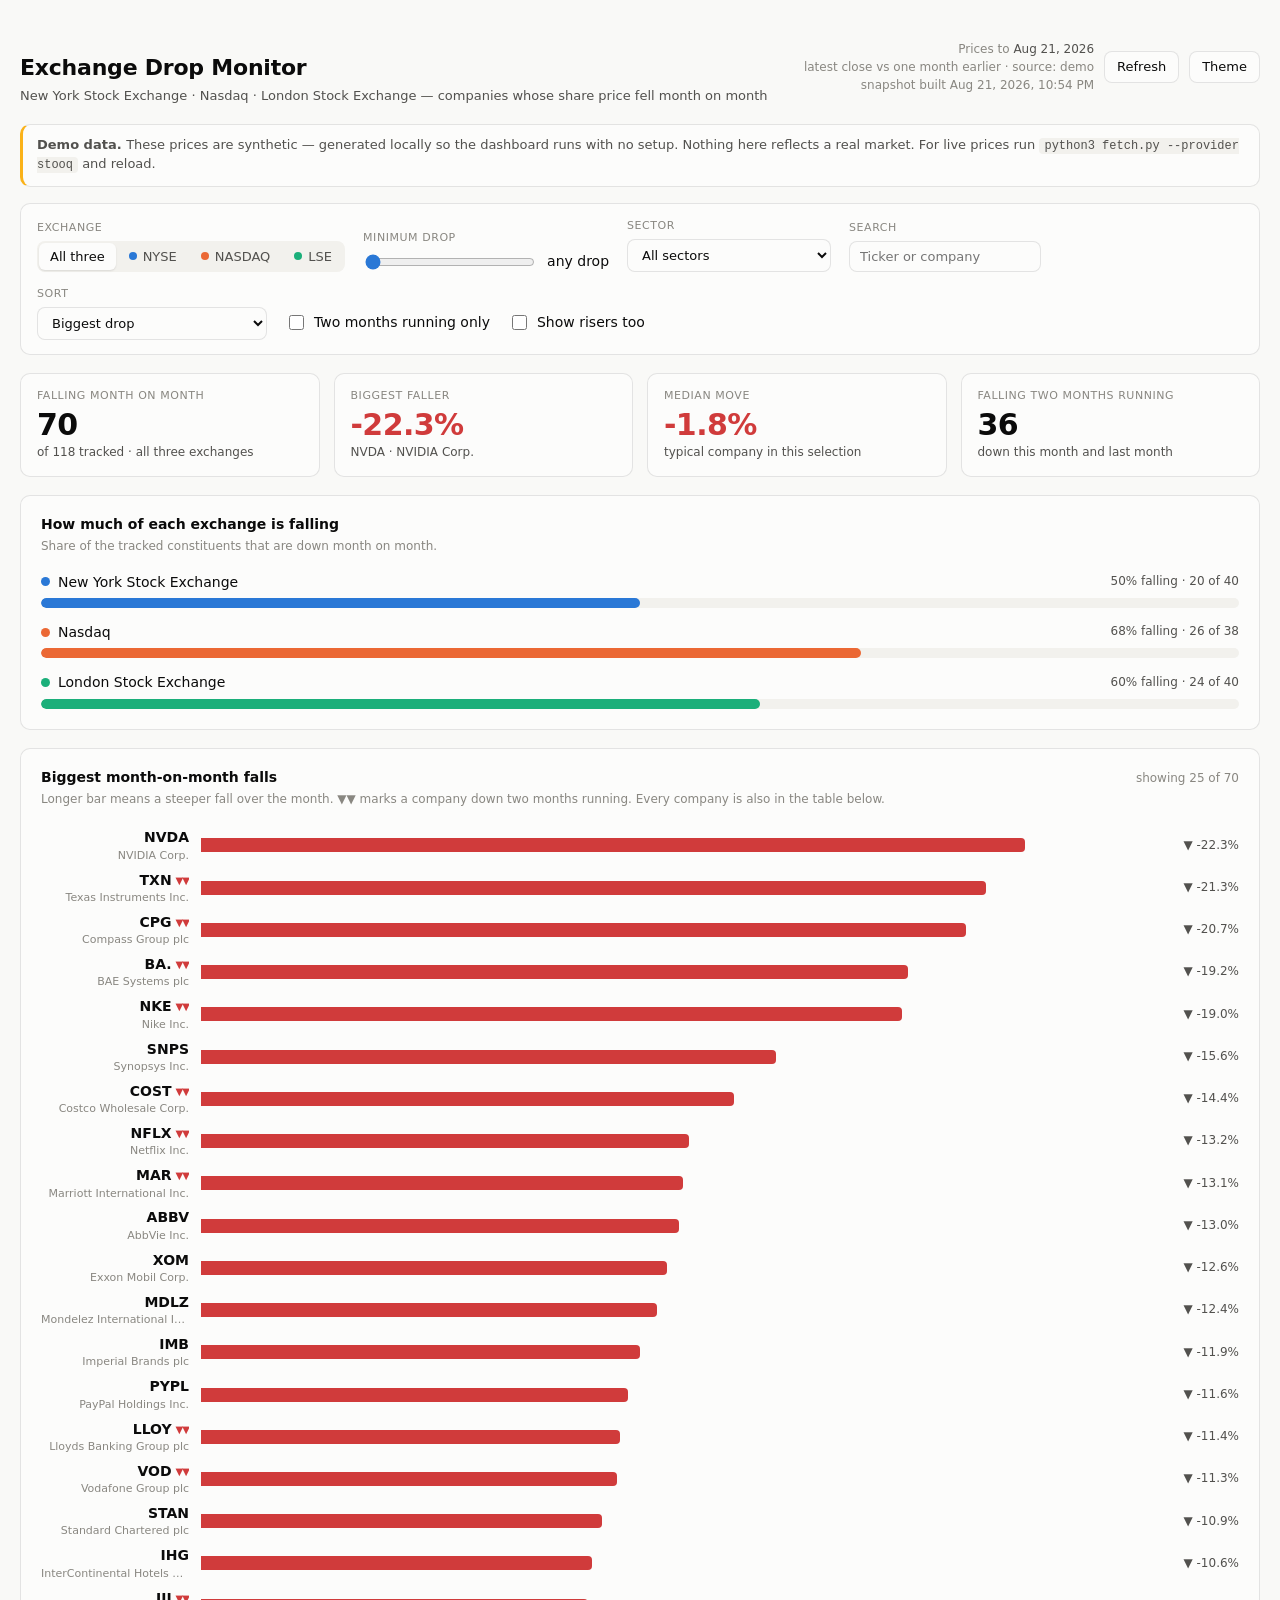
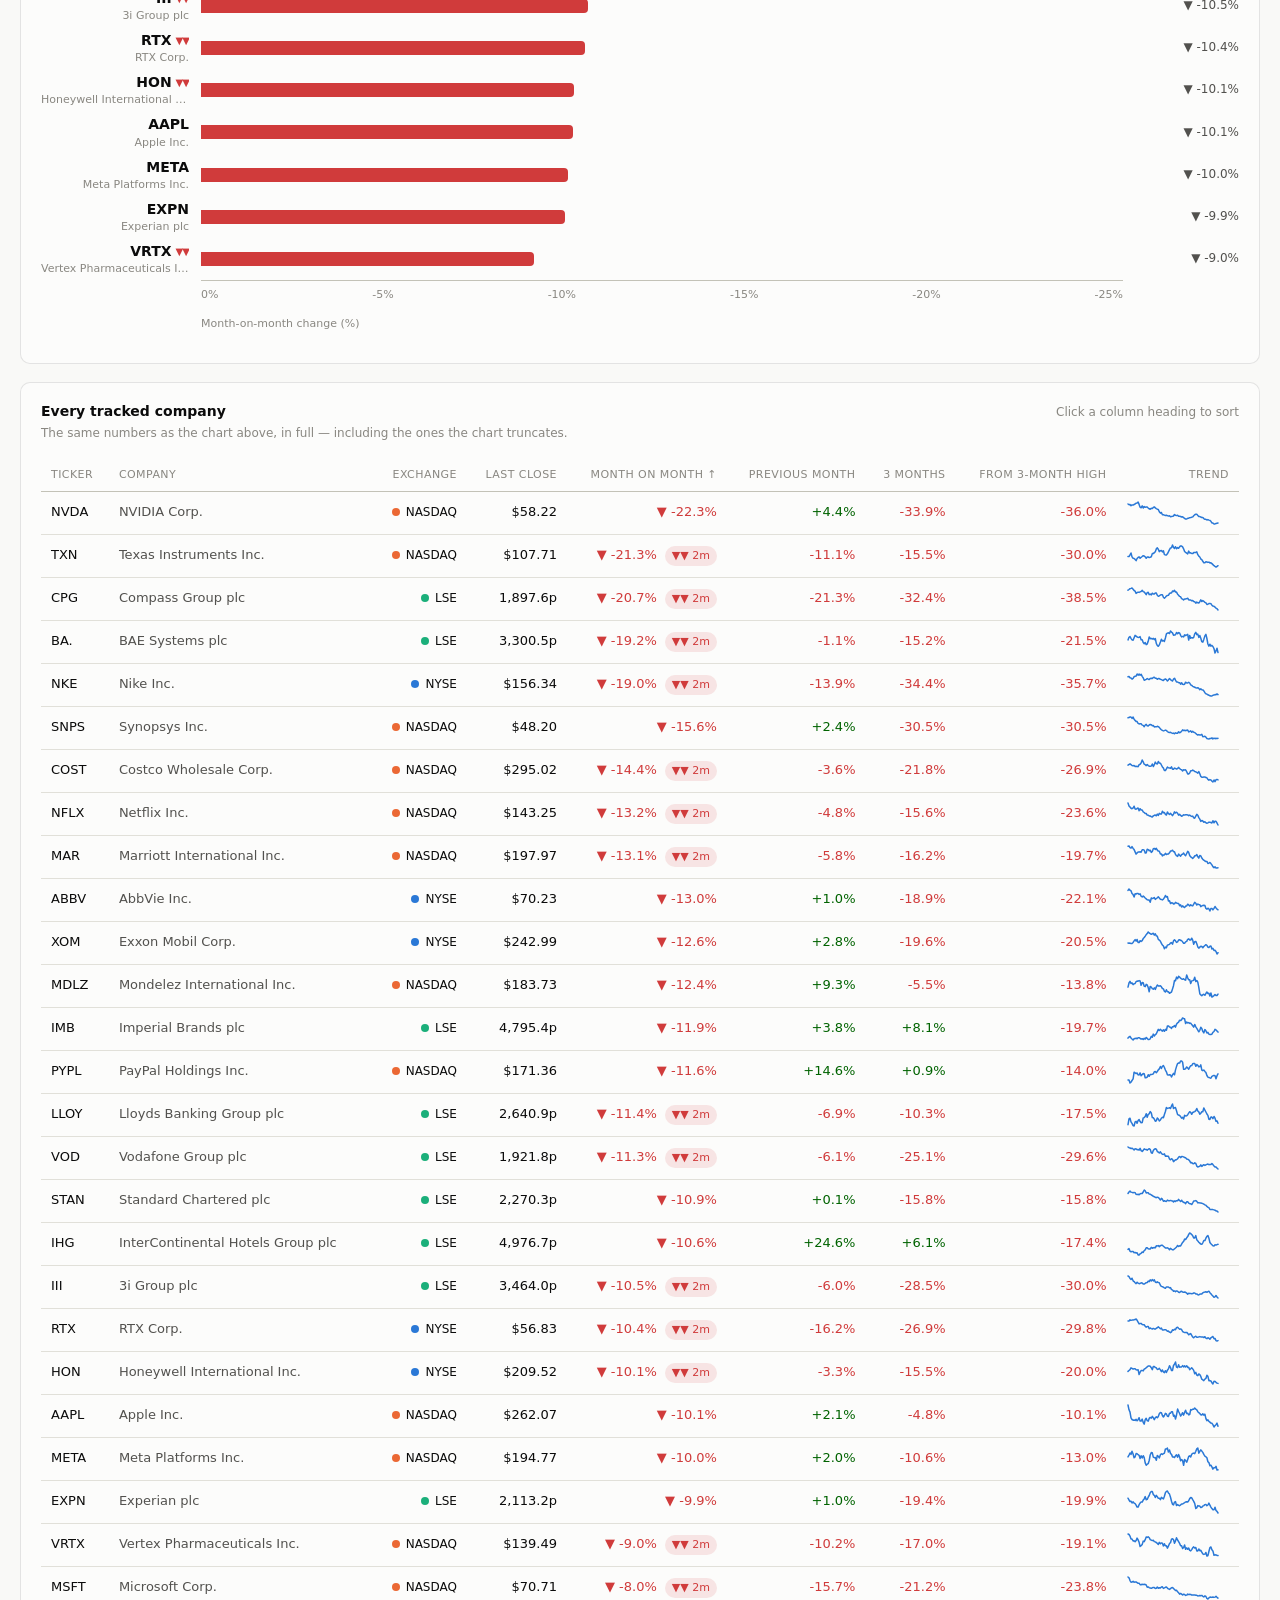
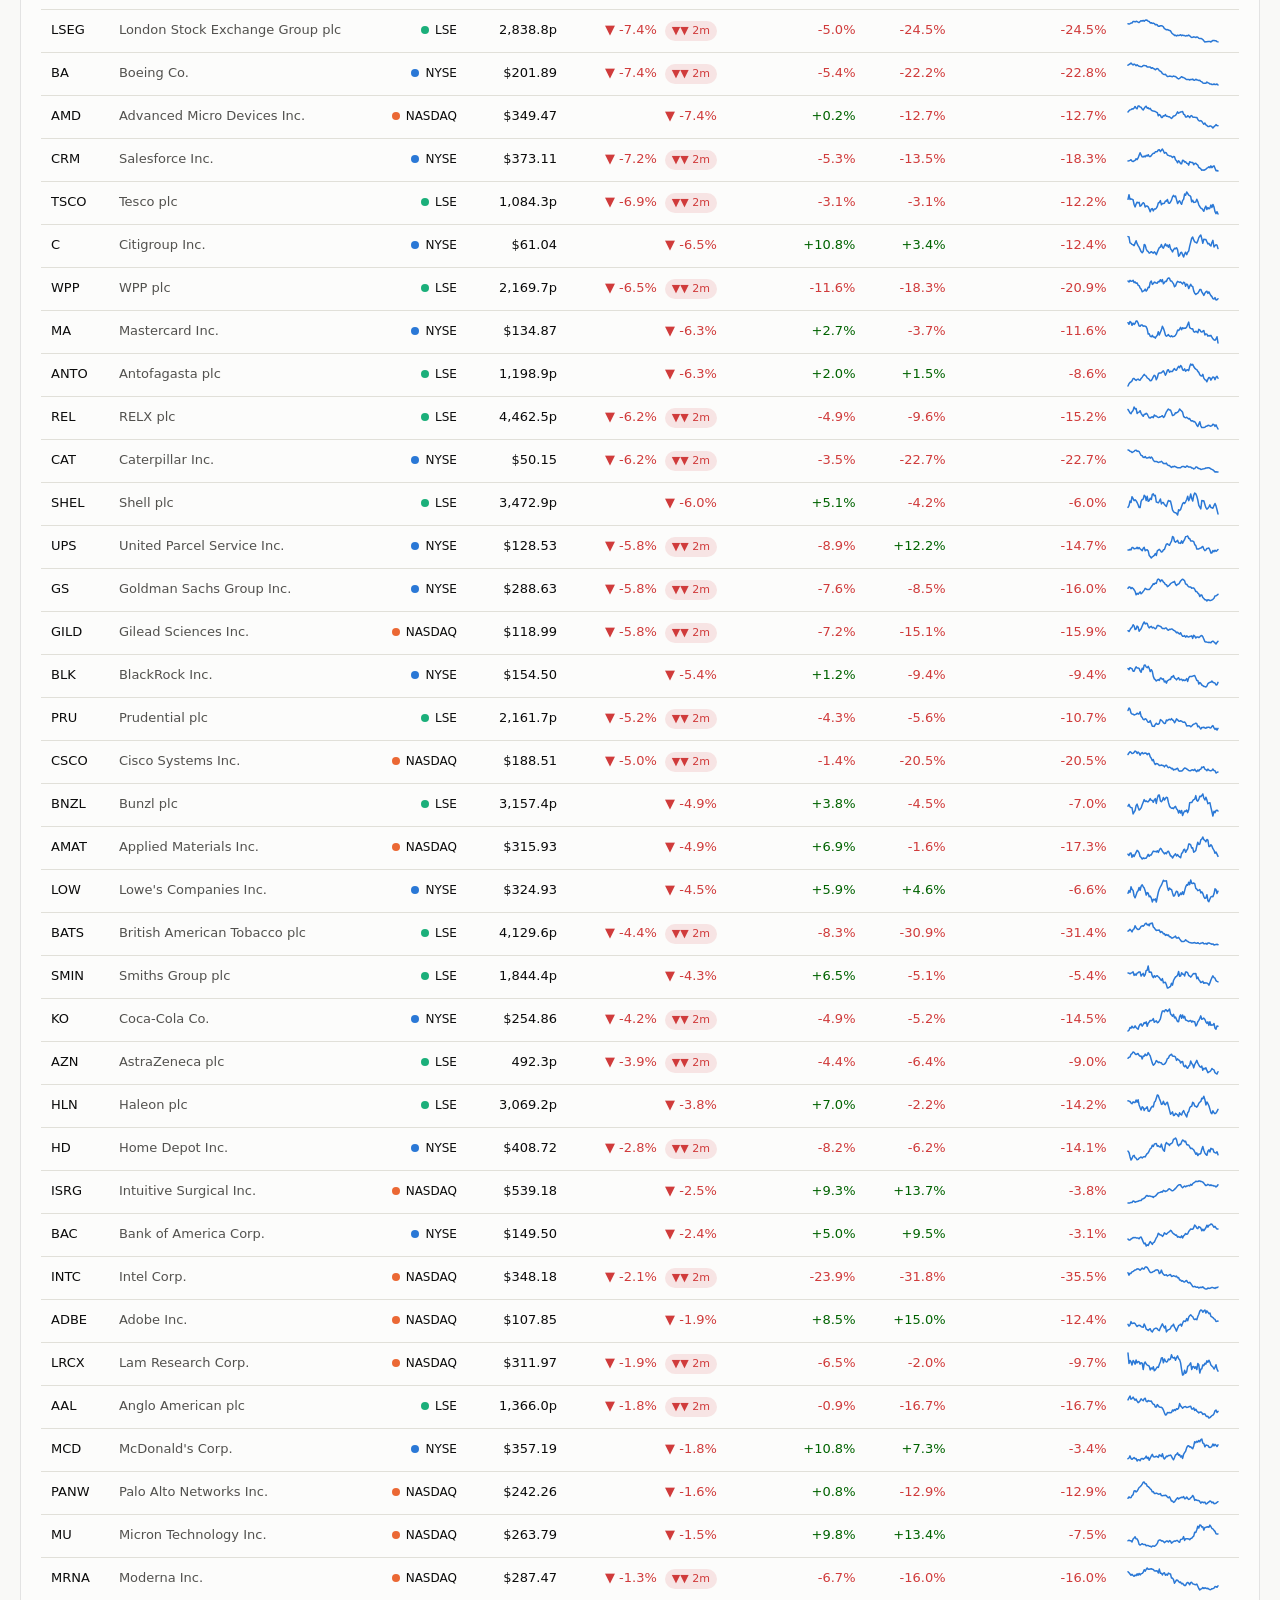
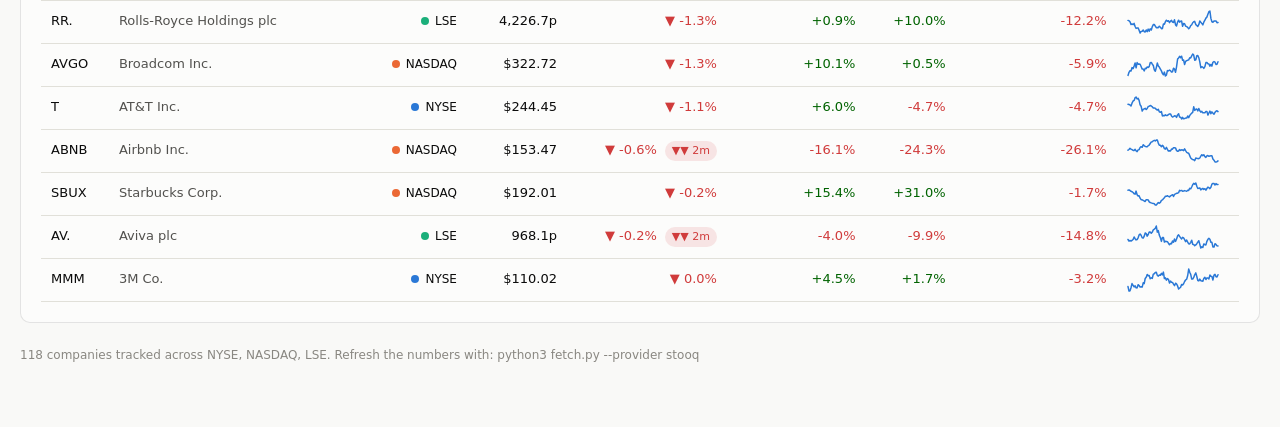
==== web/index.html @ cb35f4d7 "Add month-on-month drop monitor for NYSE, Nasdaq and the LSE Tracks 118 large caps across the three " ====
<!doctype html>
<html lang="en">
<head>
  <meta charset="utf-8">
  <meta name="viewport" content="width=device-width, initial-scale=1">
  <title>Exchange Drop Monitor</title>
  <link rel="stylesheet" href="styles.css">
  <link rel="icon" href="data:image/svg+xml,<svg xmlns='http://www.w3.org/2000/svg' viewBox='0 0 16 16'><text y='13' font-size='13'>📉</text></svg>">
</head>
<body>
<div class="shell">

  <header class="topbar">
    <div class="brand">
      <h1>Exchange Drop Monitor</h1>
      <p class="sub">New York Stock Exchange · Nasdaq · London Stock Exchange — companies whose share price fell month on month</p>
    </div>
    <div class="topbar-right">
      <p class="meta" id="meta"></p>
      <button class="btn" id="refresh" type="button" title="Re-read data/snapshot.json">Refresh</button>
      <button class="btn" id="theme" type="button" aria-label="Switch colour theme">Theme</button>
    </div>
  </header>

  <div id="banners"></div>

  <section class="filters" role="group" aria-label="Filters — these scope every number below">
    <div class="field">
      <span class="label" id="exchange-label">Exchange</span>
      <div class="seg" id="exchange-filter" role="group" aria-labelledby="exchange-label"></div>
    </div>

    <div class="field">
      <label class="label" for="threshold">Minimum drop</label>
      <div class="range-row">
        <input type="range" id="threshold" min="0" max="25" step="0.5" value="0"
               aria-describedby="threshold-value">
        <span class="range-value" id="threshold-value">any drop</span>
      </div>
    </div>

    <div class="field">
      <label class="label" for="sector">Sector</label>
      <select id="sector"><option value="">All sectors</option></select>
    </div>

    <div class="field">
      <label class="label" for="search">Search</label>
      <input type="search" id="search" placeholder="Ticker or company" autocomplete="off">
    </div>

    <div class="field">
      <label class="label" for="sort">Sort</label>
      <select id="sort">
        <option value="mom_pct">Biggest drop</option>
        <option value="drawdown_pct">Furthest below 3-month high</option>
        <option value="chg_3m_pct">Biggest 3-month fall</option>
        <option value="ticker">Ticker (A–Z)</option>
      </select>
    </div>

    <label class="check" for="sustained">
      <input type="checkbox" id="sustained">
      <span>Two months running only</span>
    </label>

    <label class="check" for="include-risers">
      <input type="checkbox" id="include-risers">
      <span>Show risers too</span>
    </label>
  </section>

  <section class="kpis" id="kpis" aria-label="Summary"></section>

  <section class="card" id="exchange-card">
    <div class="card-head"><h2>How much of each exchange is falling</h2></div>
    <p class="card-note" id="exchange-note">Share of the tracked constituents that are down month on month.</p>
    <div class="exchange-bars" id="exchange-bars"></div>
  </section>

  <section class="card" id="drops-card">
    <div class="card-head">
      <h2 id="drops-title">Biggest month-on-month falls</h2>
      <span class="card-note" style="margin:0" id="drops-count"></span>
    </div>
    <p class="card-note" id="drops-note"></p>
    <div class="chart" id="drops-chart"></div>
    <div class="axis" id="drops-axis" aria-hidden="true"></div>
    <p class="axis-title" id="drops-axis-title">Month-on-month change (%)</p>
  </section>

  <section class="card" id="table-card">
    <div class="card-head">
      <h2>Every tracked company</h2>
      <span class="card-note" style="margin:0">Click a column heading to sort</span>
    </div>
    <p class="card-note">The same numbers as the chart above, in full — including the ones the chart truncates.</p>
    <div class="table-wrap">
      <table id="table">
        <caption class="visually-hidden">Tracked companies with month-on-month price change</caption>
        <thead>
          <tr>
            <th scope="col" data-sort="ticker">Ticker</th>
            <th scope="col" data-sort="name">Company</th>
            <th scope="col" data-sort="exchange">Exchange</th>
            <th scope="col" data-sort="price">Last close</th>
            <th scope="col" data-sort="mom_pct" aria-sort="ascending">Month on month</th>
            <th scope="col" data-sort="prev_mom_pct">Previous month</th>
            <th scope="col" data-sort="chg_3m_pct">3 months</th>
            <th scope="col" data-sort="drawdown_pct">From 3-month high</th>
            <th scope="col">Trend</th>
          </tr>
        </thead>
        <tbody id="tbody"></tbody>
      </table>
    </div>
    <p class="empty" id="table-empty" hidden>No company matches these filters.</p>
  </section>

  <footer class="foot" id="footer"></footer>
</div>

<div id="tooltip" role="status" aria-live="polite"></div>
<script src="app.js"></script>
</body>
</html>
---- web/styles.css ----
/* Palette: validated with the dataviz palette validator (3 categorical slots,
   all-pairs, light + dark). Exchange hues are always paired with a text label,
   which is also the relief for aqua's sub-3:1 contrast on the light surface. */

:root {
  color-scheme: light;
  --page: #f9f9f7;
  --surface: #fcfcfb;
  --surface-sunk: #f2f1ed;
  --ink: #0b0b0b;
  --ink-2: #52514e;
  --muted: #898781;
  --grid: #e1e0d9;
  --axis: #c3c2b7;
  --border: rgba(11, 11, 11, 0.10);
  --ring: rgba(42, 120, 214, 0.35);

  --down: #d03b3b;          /* status: critical */
  --down-soft: rgba(208, 59, 59, 0.12);
  --up: #006300;            /* delta up, light-surface success text */
  --up-soft: rgba(0, 99, 0, 0.10);
  --warn: #fab219;

  --series-1: #2a78d6;
  --ex-NYSE: #2a78d6;
  --ex-NASDAQ: #eb6834;
  --ex-LSE: #1baf7a;

  --radius: 10px;
  --font: system-ui, -apple-system, "Segoe UI", sans-serif;
}

@media (prefers-color-scheme: dark) {
  :root:not([data-theme="light"]) {
    color-scheme: dark;
    --page: #0d0d0d;
    --surface: #1a1a19;
    --surface-sunk: #232322;
    --ink: #ffffff;
    --ink-2: #c3c2b7;
    --muted: #898781;
    --grid: #2c2c2a;
    --axis: #383835;
    --border: rgba(255, 255, 255, 0.10);
    --ring: rgba(57, 135, 229, 0.45);
    --down: #d03b3b;
    --down-soft: rgba(208, 59, 59, 0.20);
    --up: #0ca30c;
    --up-soft: rgba(12, 163, 12, 0.16);
    --series-1: #3987e5;
    --ex-NYSE: #3987e5;
    --ex-NASDAQ: #d95926;
    --ex-LSE: #199e70;
  }
}

:root[data-theme="dark"] {
  color-scheme: dark;
  --page: #0d0d0d;
  --surface: #1a1a19;
  --surface-sunk: #232322;
  --ink: #ffffff;
  --ink-2: #c3c2b7;
  --muted: #898781;
  --grid: #2c2c2a;
  --axis: #383835;
  --border: rgba(255, 255, 255, 0.10);
  --ring: rgba(57, 135, 229, 0.45);
  --down: #d03b3b;
  --down-soft: rgba(208, 59, 59, 0.20);
  --up: #0ca30c;
  --up-soft: rgba(12, 163, 12, 0.16);
  --series-1: #3987e5;
  --ex-NYSE: #3987e5;
  --ex-NASDAQ: #d95926;
  --ex-LSE: #199e70;
}

* { box-sizing: border-box; }

body {
  margin: 0;
  padding: 0 20px 64px;
  background: var(--page);
  color: var(--ink);
  font-family: var(--font);
  font-size: 14px;
  line-height: 1.45;
  -webkit-font-smoothing: antialiased;
}

.shell { max-width: 1240px; margin: 0 auto; }

/* ---------- top bar ---------- */

.topbar {
  display: flex;
  flex-wrap: wrap;
  align-items: flex-end;
  justify-content: space-between;
  gap: 16px;
  padding: 28px 0 18px;
}

h1 { font-size: 22px; font-weight: 600; margin: 0; letter-spacing: -0.01em; }
.sub { margin: 3px 0 0; color: var(--ink-2); font-size: 13px; }

.topbar-right { display: flex; align-items: center; gap: 10px; flex-wrap: wrap; }

.meta {
  color: var(--muted);
  font-size: 12px;
  text-align: right;
  line-height: 1.5;
}
.meta strong { color: var(--ink-2); font-weight: 500; }

/* ---------- controls ---------- */

button, select, input[type="search"], input[type="range"] {
  font-family: inherit;
  font-size: 13px;
  color: var(--ink);
}

.btn {
  background: var(--surface);
  border: 1px solid var(--border);
  border-radius: 8px;
  padding: 7px 12px;
  cursor: pointer;
  line-height: 1.2;
}
.btn:hover { background: var(--surface-sunk); }
.btn:focus-visible, .seg button:focus-visible, select:focus-visible,
input:focus-visible, .bar-row:focus-visible {
  outline: 2px solid var(--ring);
  outline-offset: 2px;
}

.filters {
  display: flex;
  flex-wrap: wrap;
  align-items: flex-end;
  gap: 14px 18px;
  padding: 14px 16px;
  margin-bottom: 18px;
  background: var(--surface);
  border: 1px solid var(--border);
  border-radius: var(--radius);
}

.field { display: flex; flex-direction: column; gap: 5px; }
.field > label, .field > span.label {
  font-size: 11px;
  text-transform: uppercase;
  letter-spacing: 0.05em;
  color: var(--muted);
}

.seg { display: flex; background: var(--surface-sunk); border-radius: 8px; padding: 2px; gap: 2px; }
.seg button {
  border: 0;
  background: transparent;
  border-radius: 6px;
  padding: 6px 11px;
  cursor: pointer;
  color: var(--ink-2);
  display: inline-flex;
  align-items: center;
  gap: 6px;
}
.seg button[aria-pressed="true"] { background: var(--surface); color: var(--ink); box-shadow: 0 1px 2px rgba(0,0,0,0.10); }
.seg .dot { width: 8px; height: 8px; border-radius: 50%; flex: none; }

select, input[type="search"] {
  background: var(--surface);
  border: 1px solid var(--border);
  border-radius: 8px;
  padding: 7px 10px;
  min-width: 150px;
}

input[type="range"] { width: 170px; accent-color: var(--series-1); }
.range-row { display: flex; align-items: center; gap: 10px; }
.range-value { font-variant-numeric: tabular-nums; color: var(--ink); min-width: 62px; }

.check { display: inline-flex; align-items: center; gap: 7px; cursor: pointer; padding-bottom: 7px; }
.check input { accent-color: var(--series-1); width: 15px; height: 15px; }

/* ---------- banner ---------- */

.banner {
  display: flex;
  gap: 10px;
  align-items: flex-start;
  padding: 11px 14px;
  border-radius: var(--radius);
  border: 1px solid var(--border);
  background: var(--surface);
  margin-bottom: 16px;
  font-size: 13px;
  color: var(--ink-2);
}
.banner.is-demo { border-left: 3px solid var(--warn); }
.banner.is-error { border-left: 3px solid var(--down); }
.banner code {
  background: var(--surface-sunk);
  padding: 1px 5px;
  border-radius: 4px;
  font-size: 12px;
}

/* ---------- cards & KPIs ---------- */

.card {
  background: var(--surface);
  border: 1px solid var(--border);
  border-radius: var(--radius);
  padding: 18px 20px 20px;
  margin-bottom: 18px;
}

.card-head { display: flex; justify-content: space-between; align-items: baseline; gap: 12px; margin-bottom: 4px; }
.card h2 { font-size: 14px; font-weight: 600; margin: 0; }
.card-note { font-size: 12px; color: var(--muted); margin: 0 0 16px; }

.kpis {
  display: grid;
  grid-template-columns: repeat(auto-fit, minmax(190px, 1fr));
  gap: 14px;
  margin-bottom: 18px;
}
.kpi {
  background: var(--surface);
  border: 1px solid var(--border);
  border-radius: var(--radius);
  padding: 14px 16px 15px;
}
.kpi .label { font-size: 11px; text-transform: uppercase; letter-spacing: 0.05em; color: var(--muted); }
.kpi .value { font-size: 30px; font-weight: 600; letter-spacing: -0.02em; margin-top: 4px; line-height: 1.1; }
.kpi .value.down { color: var(--down); }
.kpi .foot { font-size: 12px; color: var(--ink-2); margin-top: 3px; }

/* ---------- charts ---------- */

.chart { margin-top: 6px; }

.bar-row {
  display: grid;
  grid-template-columns: 148px 1fr 104px;
  align-items: center;
  gap: 12px;
  padding: 3px 0;
  border-radius: 6px;
}
.bar-row:hover { background: var(--surface-sunk); }
.bar-label { text-align: right; overflow: hidden; }
.bar-label .tick { font-weight: 600; }
.bar-label .sub2 { color: var(--muted); font-size: 11px; display: block; overflow: hidden; text-overflow: ellipsis; white-space: nowrap; }

.bar-track { position: relative; height: 22px; display: flex; align-items: center; }
.bar {
  height: 14px;
  border-radius: 0 4px 4px 0;
  background: var(--down);
  min-width: 2px;
}
.bar.up { background: var(--up); }
.bar-value {
  font-size: 12px;
  font-variant-numeric: tabular-nums;
  white-space: nowrap;
  color: var(--ink-2);
  text-align: right;
}
.bar-label .repeat {
  color: var(--down);
  font-size: 10px;
  letter-spacing: -1px;
  margin-left: 4px;
  vertical-align: 1px;
}

.axis {
  display: flex;
  justify-content: space-between;
  margin: 0 116px 0 160px;
  padding-top: 6px;
  border-top: 1px solid var(--axis);
  color: var(--muted);
  font-size: 11px;
  font-variant-numeric: tabular-nums;
}
.axis-title { margin-left: 160px; color: var(--muted); font-size: 11px; padding-top: 2px; }

.exchange-bars { display: flex; flex-direction: column; gap: 14px; margin-top: 14px; }
.ex-row .ex-head { display: flex; align-items: center; gap: 8px; margin-bottom: 6px; }
.ex-row .dot { width: 9px; height: 9px; border-radius: 50%; flex: none; }
.ex-row .ex-name { font-weight: 500; }
.ex-row .ex-val { margin-left: auto; font-variant-numeric: tabular-nums; color: var(--ink-2); font-size: 12px; }
.ex-track { height: 10px; background: var(--surface-sunk); border-radius: 5px; overflow: hidden; }
.ex-fill { height: 100%; border-radius: 5px; }

/* ---------- table ---------- */

.table-wrap { overflow-x: auto; margin-top: 10px; }
table { border-collapse: collapse; width: 100%; font-size: 13px; }
th, td { text-align: right; padding: 8px 10px; white-space: nowrap; }
th:first-child, td:first-child, th:nth-child(2), td:nth-child(2) { text-align: left; }
thead th {
  font-size: 11px;
  text-transform: uppercase;
  letter-spacing: 0.04em;
  color: var(--muted);
  font-weight: 500;
  border-bottom: 1px solid var(--axis);
  position: sticky;
  top: 0;
  background: var(--surface);
  cursor: pointer;
  user-select: none;
}
thead th[aria-sort="ascending"]::after { content: " ↑"; }
thead th[aria-sort="descending"]::after { content: " ↓"; }
tbody tr { border-bottom: 1px solid var(--grid); }
tbody tr:hover { background: var(--surface-sunk); }
td.num { font-variant-numeric: tabular-nums; }
td .name { color: var(--ink-2); }
.pill {
  display: inline-flex;
  align-items: center;
  gap: 6px;
  font-size: 12px;
}
.pill .dot { width: 8px; height: 8px; border-radius: 50%; flex: none; }
.delta { font-variant-numeric: tabular-nums; font-weight: 500; }
.delta.down { color: var(--down); }
.delta.up { color: var(--up); }
.badge {
  display: inline-flex;
  align-items: center;
  gap: 4px;
  font-size: 11px;
  padding: 2px 7px;
  border-radius: 999px;
  background: var(--down-soft);
  color: var(--down);
  white-space: nowrap;
}
.spark { display: block; }

.empty { padding: 34px 8px; text-align: center; color: var(--muted); }

/* ---------- tooltip ---------- */

#tooltip {
  position: fixed;
  z-index: 40;
  pointer-events: none;
  opacity: 0;
  transition: opacity 90ms ease;
  background: var(--surface);
  border: 1px solid var(--border);
  border-radius: 8px;
  box-shadow: 0 6px 22px rgba(0, 0, 0, 0.16);
  padding: 10px 12px;
  min-width: 176px;
  font-size: 12px;
}
#tooltip[data-open="true"] { opacity: 1; }
#tooltip .tt-title { font-weight: 600; font-size: 13px; }
#tooltip .tt-sub { color: var(--muted); margin-bottom: 7px; }
#tooltip .tt-row { display: flex; justify-content: space-between; gap: 18px; padding: 2px 0; }
#tooltip .tt-row .k { color: var(--ink-2); display: inline-flex; align-items: center; gap: 6px; }
#tooltip .tt-row .v { font-variant-numeric: tabular-nums; font-weight: 600; }
#tooltip .key-line { width: 12px; height: 2px; border-radius: 1px; display: inline-block; }

/* ---------- misc ---------- */

.is-loading { opacity: 0.55; transition: opacity 120ms ease; }
.visually-hidden {
  position: absolute; width: 1px; height: 1px; margin: -1px;
  padding: 0; overflow: hidden; clip: rect(0 0 0 0); white-space: nowrap; border: 0;
}
footer.foot { color: var(--muted); font-size: 12px; padding-top: 6px; }

@media (max-width: 720px) {
  .meta { text-align: left; }
  .topbar-right { width: 100%; }
  .bar-row { grid-template-columns: 96px 1fr 76px; }
  .axis { margin: 0 88px 0 108px; }
  .axis-title { margin-left: 108px; }
  .kpi .value { font-size: 26px; }
}
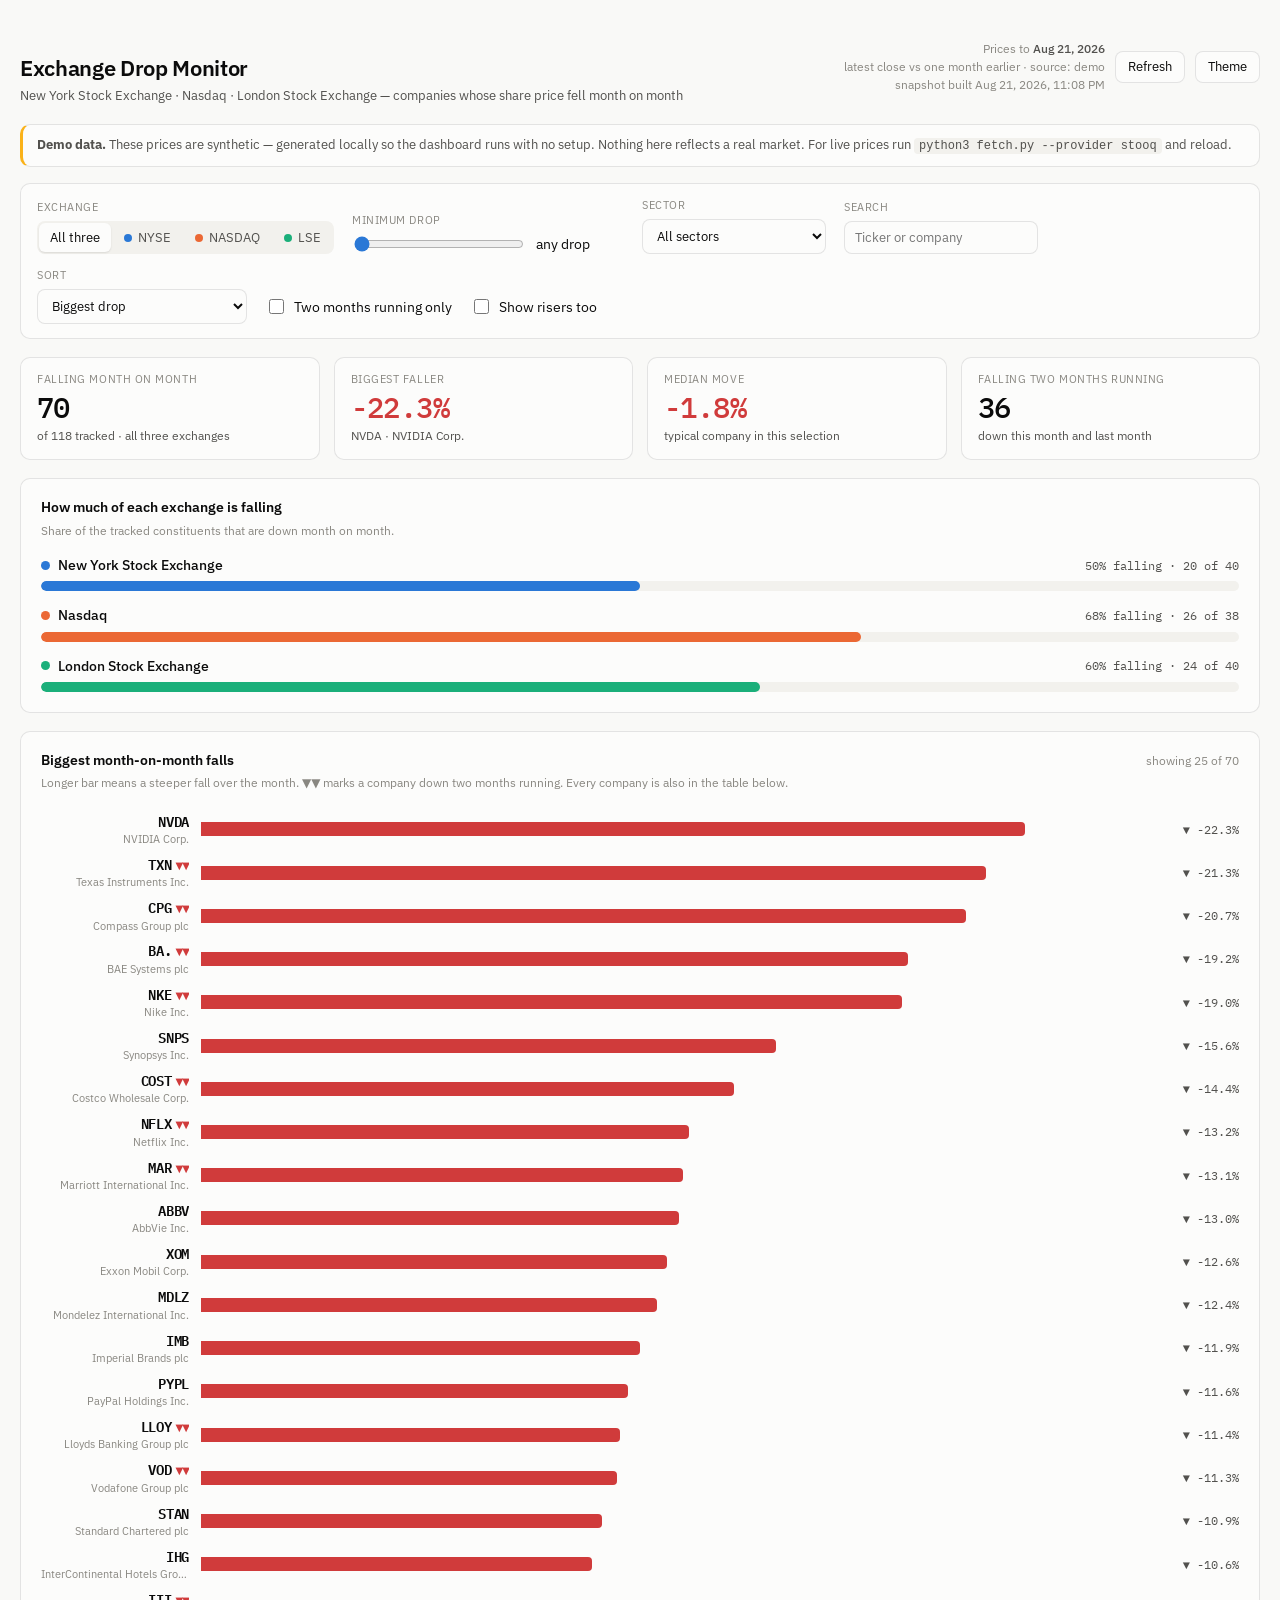
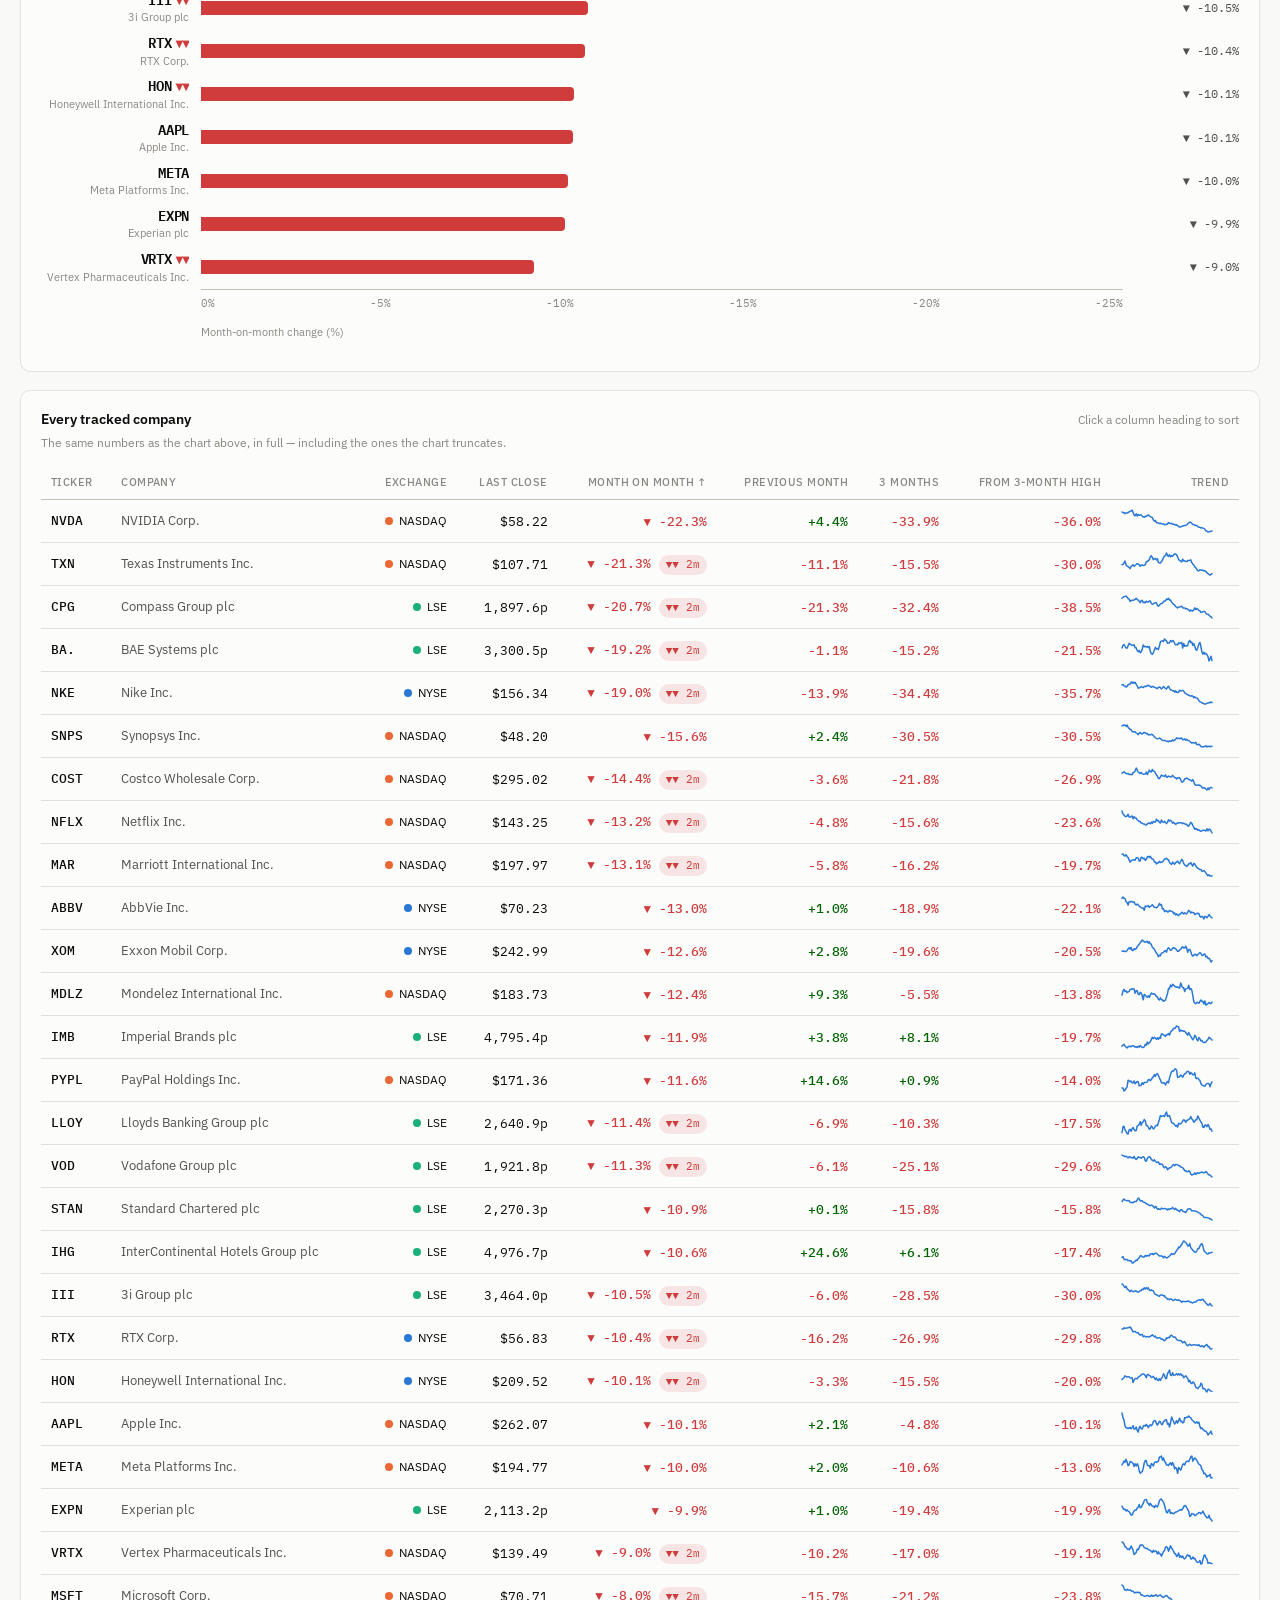
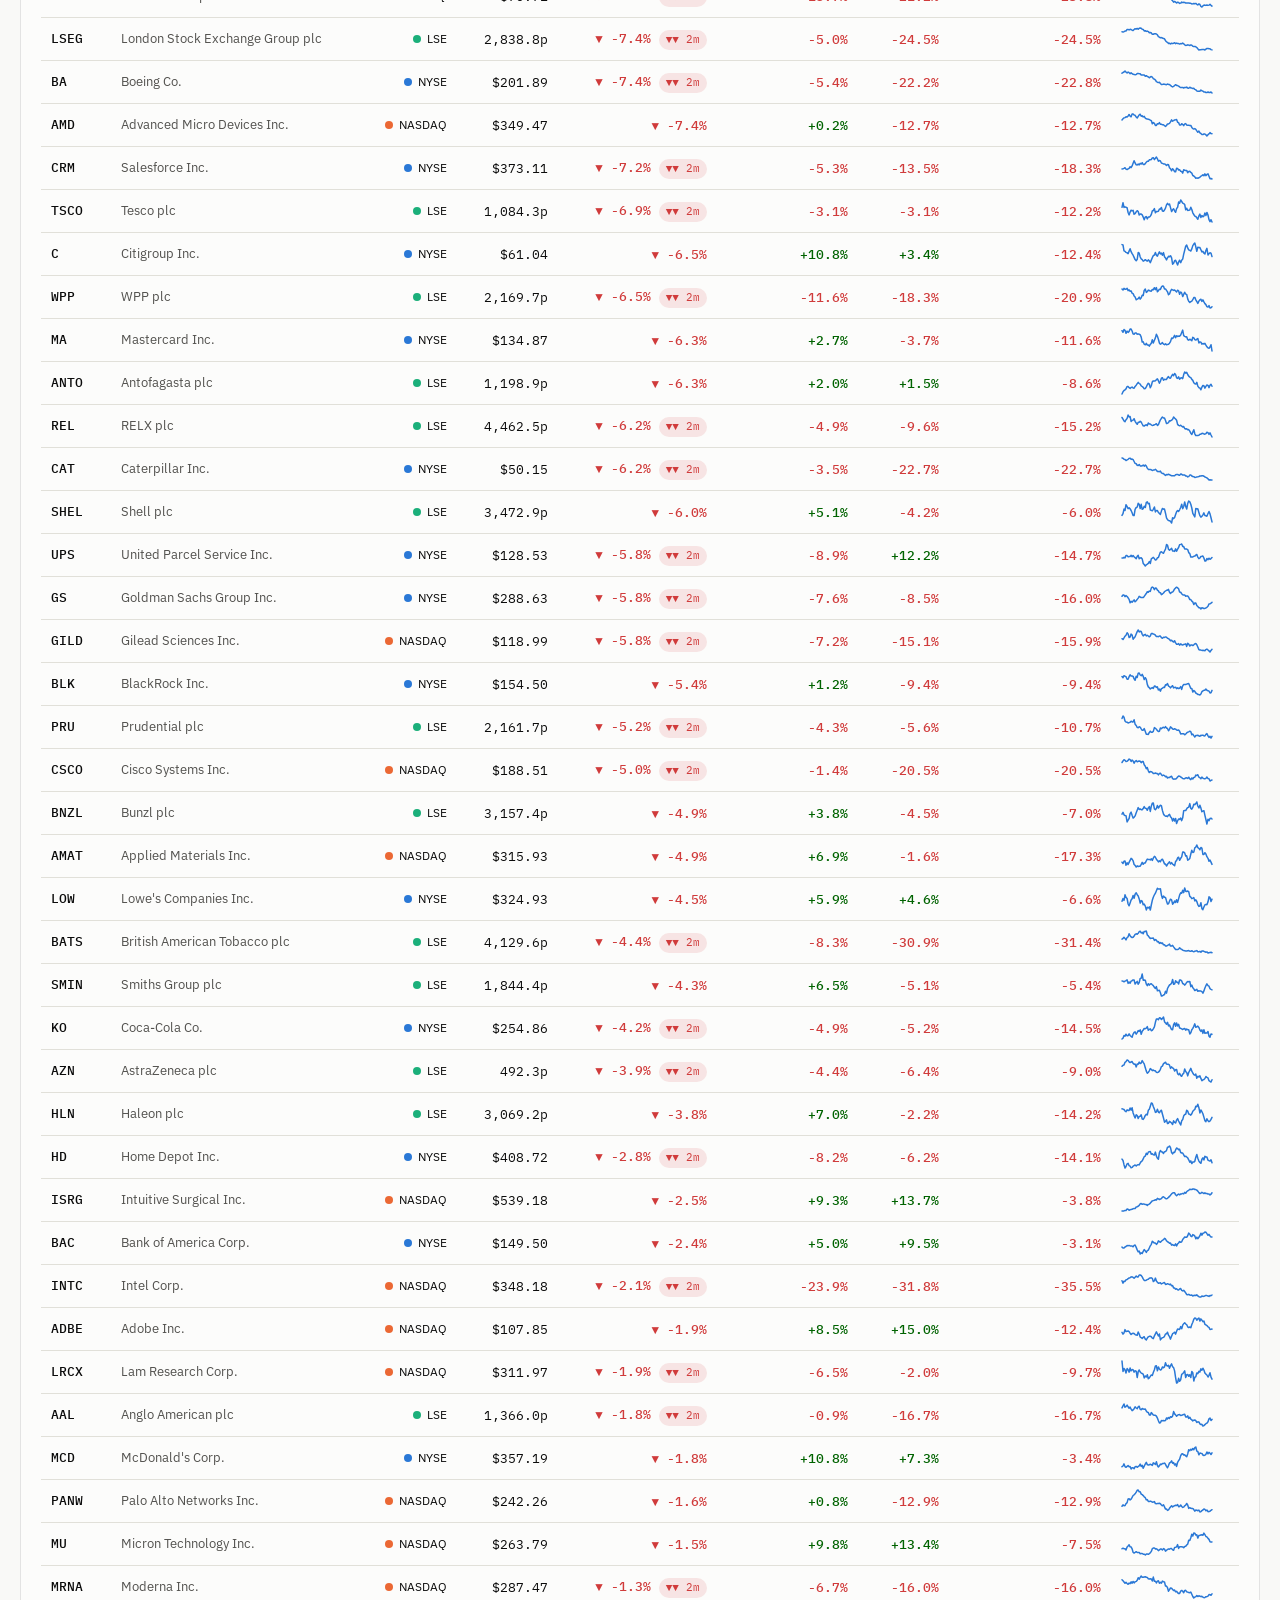
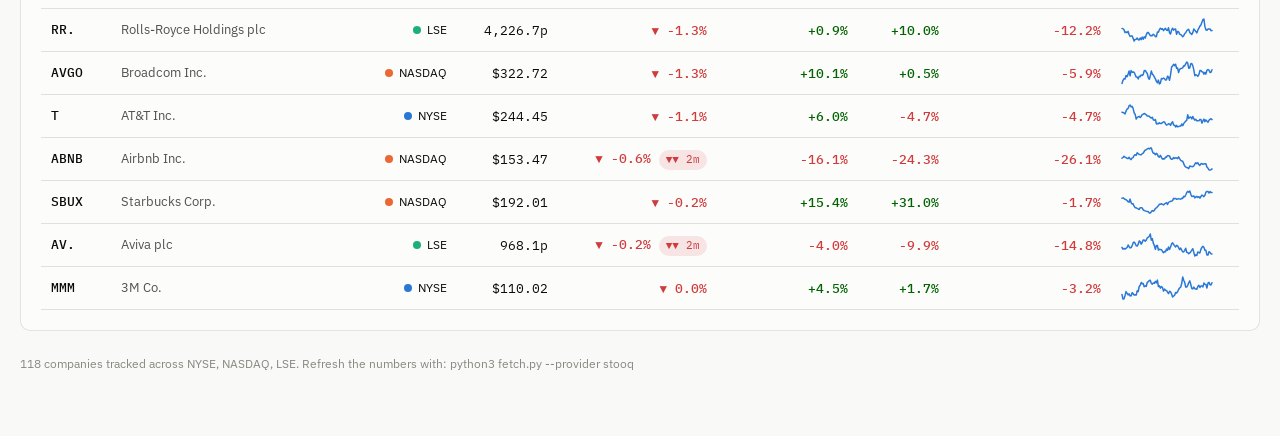
==== commit ca2f7010: "Add a single-file export and set the dashboard in IBM Plex export_html.py inlines the stylesheet, th" ====
--- a/web/index.html
+++ b/web/index.html
@@ -4,6 +4,9 @@
   <meta charset="utf-8">
   <meta name="viewport" content="width=device-width, initial-scale=1">
   <title>Exchange Drop Monitor</title>
+  <link rel="preconnect" href="https://fonts.googleapis.com">
+  <link rel="preconnect" href="https://fonts.gstatic.com" crossorigin>
+  <link rel="stylesheet" href="https://fonts.googleapis.com/css2?family=IBM+Plex+Mono:wght@400;500;600&family=IBM+Plex+Sans:wght@400;500;600&display=swap">
   <link rel="stylesheet" href="styles.css">
   <link rel="icon" href="data:image/svg+xml,<svg xmlns='http://www.w3.org/2000/svg' viewBox='0 0 16 16'><text y='13' font-size='13'>📉</text></svg>">
 </head>
--- a/web/styles.css
+++ b/web/styles.css
@@ -27,7 +27,11 @@
   --ex-LSE: #1baf7a;
 
   --radius: 10px;
-  --font: system-ui, -apple-system, "Segoe UI", sans-serif;
+  /* Plex Sans for text, Plex Mono for every figure: market data is read in
+     columns, and monospaced digits keep those columns honest. Both degrade to
+     the system stack if the webfont does not load. */
+  --font: "IBM Plex Sans", system-ui, -apple-system, "Segoe UI", sans-serif;
+  --font-mono: "IBM Plex Mono", ui-monospace, SFMono-Regular, Menlo, monospace;
 }
 
 @media (prefers-color-scheme: dark) {
@@ -102,7 +106,7 @@
   padding: 28px 0 18px;
 }
 
-h1 { font-size: 22px; font-weight: 600; margin: 0; letter-spacing: -0.01em; }
+h1 { font-size: 22px; font-weight: 600; margin: 0; letter-spacing: -0.015em; }
 .sub { margin: 3px 0 0; color: var(--ink-2); font-size: 13px; }
 
 .topbar-right { display: flex; align-items: center; gap: 10px; flex-wrap: wrap; }
@@ -183,7 +187,8 @@
 
 input[type="range"] { width: 170px; accent-color: var(--series-1); }
 .range-row { display: flex; align-items: center; gap: 10px; }
-.range-value { font-variant-numeric: tabular-nums; color: var(--ink); min-width: 62px; }
+.range-value { color: var(--ink); min-width: 88px; }
+.range-value.num { font-family: var(--font-mono); font-size: 12px; }
 
 .check { display: inline-flex; align-items: center; gap: 7px; cursor: pointer; padding-bottom: 7px; }
 .check input { accent-color: var(--series-1); width: 15px; height: 15px; }
@@ -238,7 +243,14 @@
   padding: 14px 16px 15px;
 }
 .kpi .label { font-size: 11px; text-transform: uppercase; letter-spacing: 0.05em; color: var(--muted); }
-.kpi .value { font-size: 30px; font-weight: 600; letter-spacing: -0.02em; margin-top: 4px; line-height: 1.1; }
+.kpi .value {
+  font-family: var(--font-mono);
+  font-size: 29px;
+  font-weight: 500;
+  letter-spacing: -0.02em;
+  margin-top: 4px;
+  line-height: 1.1;
+}
 .kpi .value.down { color: var(--down); }
 .kpi .foot { font-size: 12px; color: var(--ink-2); margin-top: 3px; }
 
@@ -256,7 +268,7 @@
 }
 .bar-row:hover { background: var(--surface-sunk); }
 .bar-label { text-align: right; overflow: hidden; }
-.bar-label .tick { font-weight: 600; }
+.bar-label .tick { font-family: var(--font-mono); font-weight: 600; letter-spacing: -0.02em; }
 .bar-label .sub2 { color: var(--muted); font-size: 11px; display: block; overflow: hidden; text-overflow: ellipsis; white-space: nowrap; }
 
 .bar-track { position: relative; height: 22px; display: flex; align-items: center; }
@@ -268,6 +280,7 @@
 }
 .bar.up { background: var(--up); }
 .bar-value {
+  font-family: var(--font-mono);
   font-size: 12px;
   font-variant-numeric: tabular-nums;
   white-space: nowrap;
@@ -289,6 +302,7 @@
   padding-top: 6px;
   border-top: 1px solid var(--axis);
   color: var(--muted);
+  font-family: var(--font-mono);
   font-size: 11px;
   font-variant-numeric: tabular-nums;
 }
@@ -298,7 +312,7 @@
 .ex-row .ex-head { display: flex; align-items: center; gap: 8px; margin-bottom: 6px; }
 .ex-row .dot { width: 9px; height: 9px; border-radius: 50%; flex: none; }
 .ex-row .ex-name { font-weight: 500; }
-.ex-row .ex-val { margin-left: auto; font-variant-numeric: tabular-nums; color: var(--ink-2); font-size: 12px; }
+.ex-row .ex-val { margin-left: auto; font-family: var(--font-mono); color: var(--ink-2); font-size: 12px; }
 .ex-track { height: 10px; background: var(--surface-sunk); border-radius: 5px; overflow: hidden; }
 .ex-fill { height: 100%; border-radius: 5px; }
 
@@ -325,7 +339,8 @@
 thead th[aria-sort="descending"]::after { content: " ↓"; }
 tbody tr { border-bottom: 1px solid var(--grid); }
 tbody tr:hover { background: var(--surface-sunk); }
-td.num { font-variant-numeric: tabular-nums; }
+td.num { font-family: var(--font-mono); font-variant-numeric: tabular-nums; font-size: 12.5px; }
+tbody td:first-child { font-family: var(--font-mono); font-weight: 500; }
 td .name { color: var(--ink-2); }
 .pill {
   display: inline-flex;
@@ -335,6 +350,7 @@
 }
 .pill .dot { width: 8px; height: 8px; border-radius: 50%; flex: none; }
 .delta { font-variant-numeric: tabular-nums; font-weight: 500; }
+#tooltip .tt-row .v, .kpi .foot .num { font-family: var(--font-mono); }
 .delta.down { color: var(--down); }
 .delta.up { color: var(--up); }
 .badge {
@@ -373,7 +389,7 @@
 #tooltip .tt-sub { color: var(--muted); margin-bottom: 7px; }
 #tooltip .tt-row { display: flex; justify-content: space-between; gap: 18px; padding: 2px 0; }
 #tooltip .tt-row .k { color: var(--ink-2); display: inline-flex; align-items: center; gap: 6px; }
-#tooltip .tt-row .v { font-variant-numeric: tabular-nums; font-weight: 600; }
+#tooltip .tt-row .v { font-family: var(--font-mono); font-variant-numeric: tabular-nums; font-weight: 500; }
 #tooltip .key-line { width: 12px; height: 2px; border-radius: 1px; display: inline-block; }
 
 /* ---------- misc ---------- */
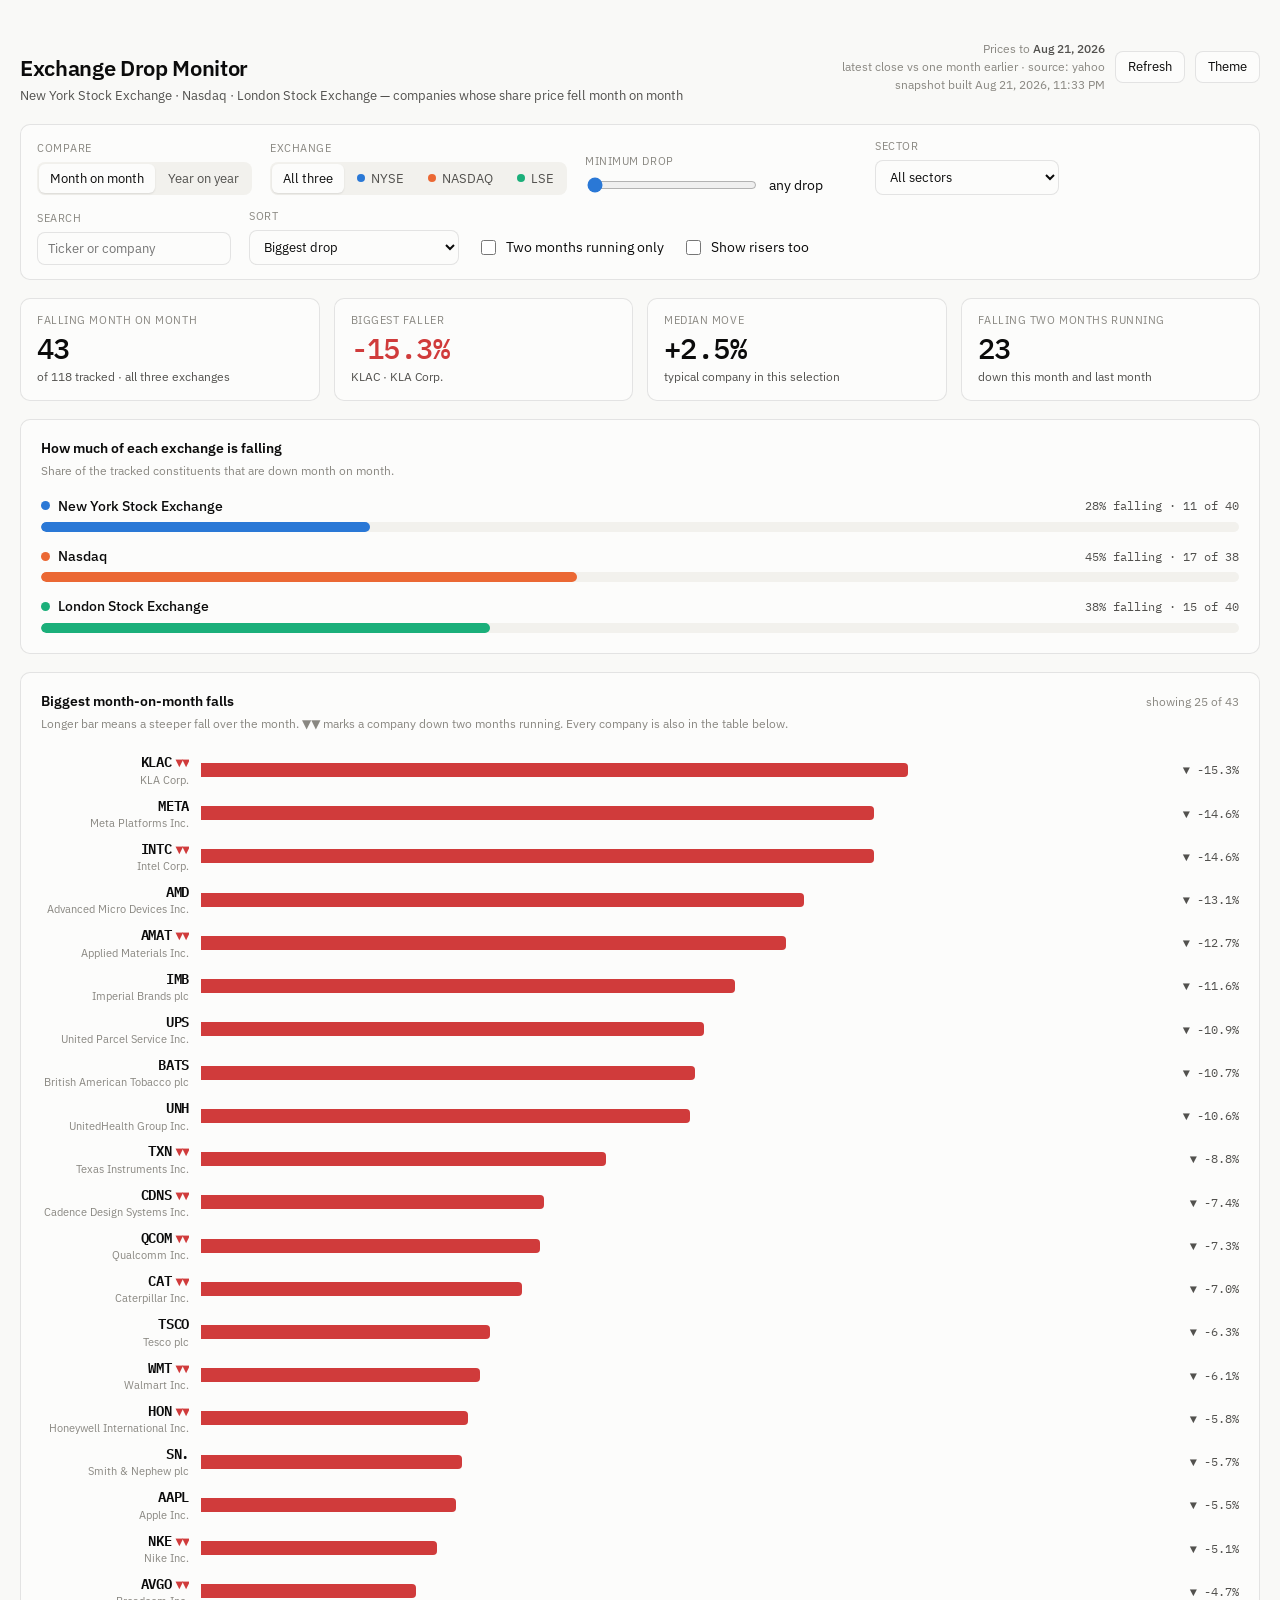
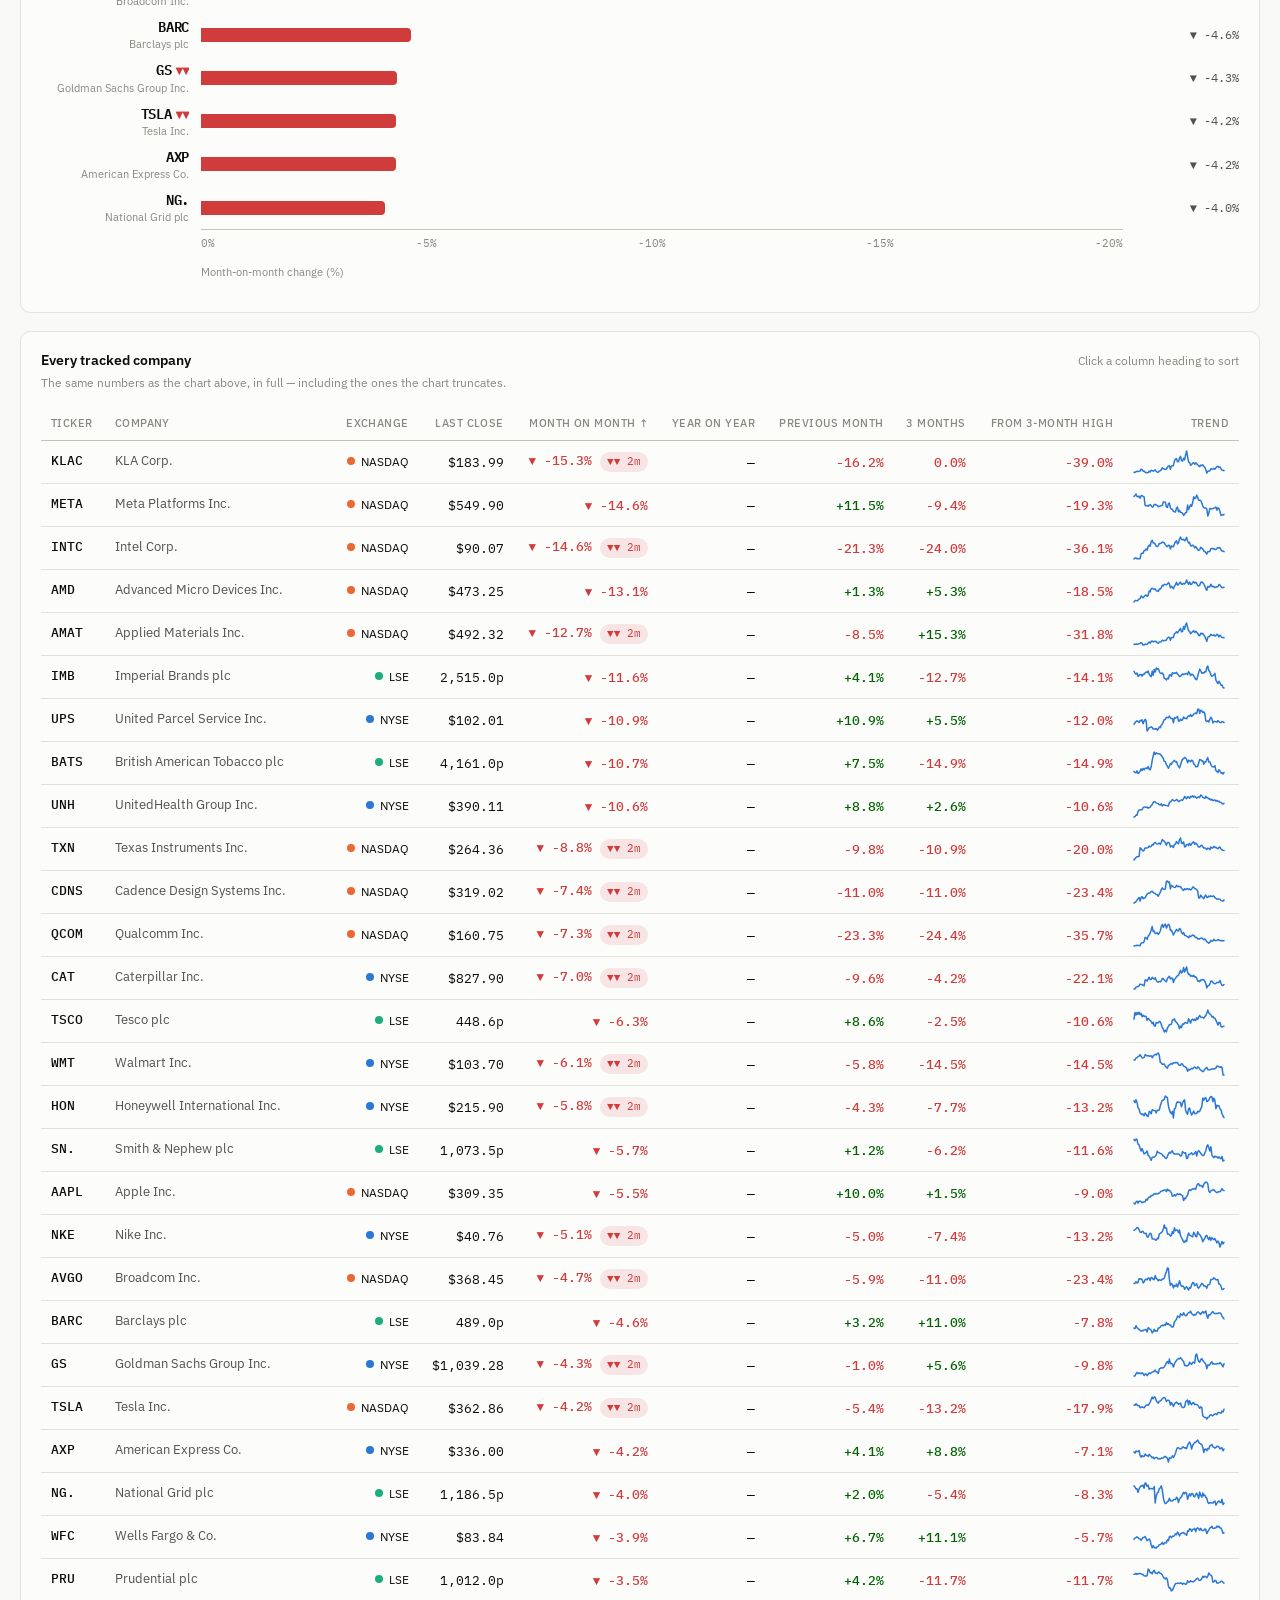
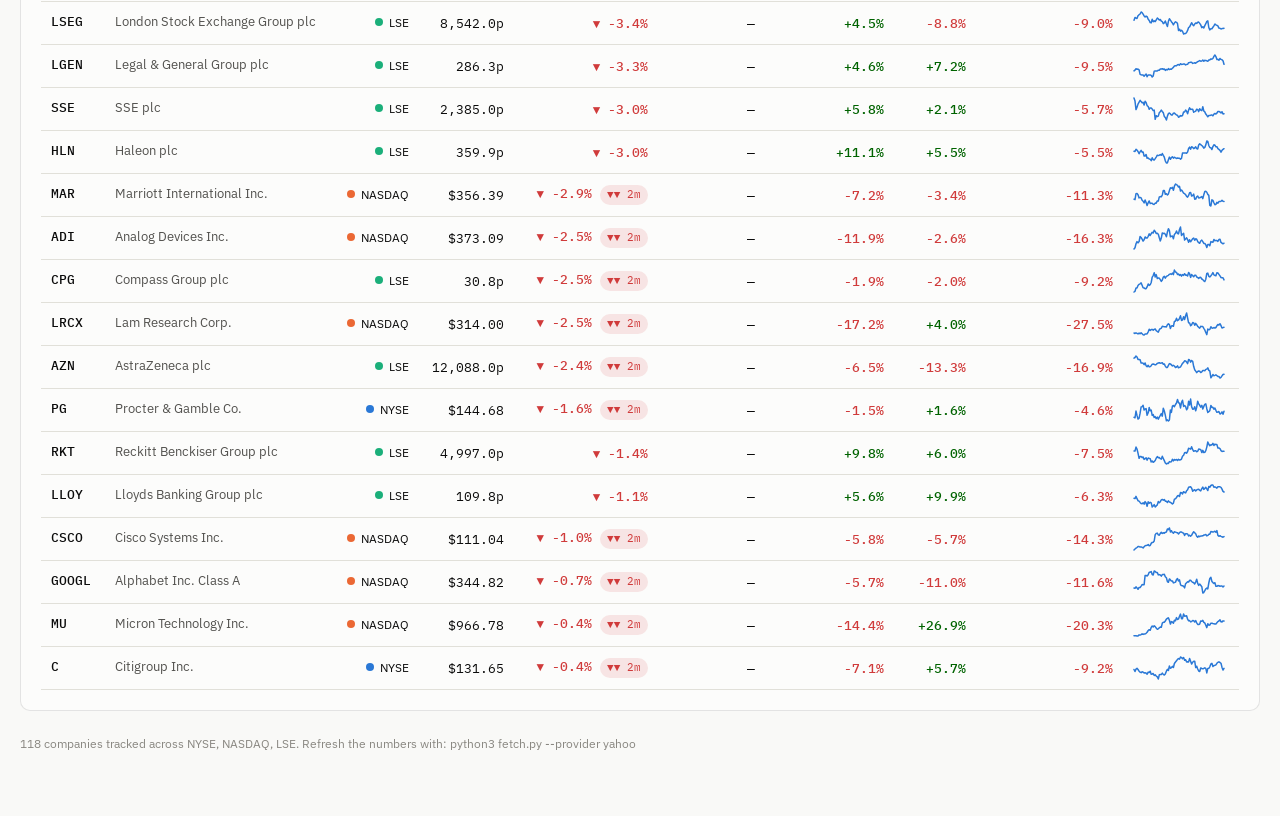
==== commit ec0318a3: "Add a year-on-year view alongside month on month A Compare control switches the whole page between t" ====
--- a/web/index.html
+++ b/web/index.html
@@ -29,6 +29,14 @@
 
   <section class="filters" role="group" aria-label="Filters — these scope every number below">
     <div class="field">
+      <span class="label" id="period-label">Compare</span>
+      <div class="seg" id="period-filter" role="group" aria-labelledby="period-label">
+        <button type="button" data-period="month" aria-pressed="true">Month on month</button>
+        <button type="button" data-period="year" aria-pressed="false">Year on year</button>
+      </div>
+    </div>
+
+    <div class="field">
       <span class="label" id="exchange-label">Exchange</span>
       <div class="seg" id="exchange-filter" role="group" aria-labelledby="exchange-label"></div>
     </div>
@@ -55,8 +63,8 @@
     <div class="field">
       <label class="label" for="sort">Sort</label>
       <select id="sort">
-        <option value="mom_pct">Biggest drop</option>
-        <option value="drawdown_pct">Furthest below 3-month high</option>
+        <option value="change">Biggest drop</option>
+        <option value="high" id="sort-high">Furthest below 3-month high</option>
         <option value="chg_3m_pct">Biggest 3-month fall</option>
         <option value="ticker">Ticker (A–Z)</option>
       </select>
@@ -108,16 +116,17 @@
             <th scope="col" data-sort="exchange">Exchange</th>
             <th scope="col" data-sort="price">Last close</th>
             <th scope="col" data-sort="mom_pct" aria-sort="ascending">Month on month</th>
+            <th scope="col" data-sort="yoy_pct">Year on year</th>
             <th scope="col" data-sort="prev_mom_pct">Previous month</th>
             <th scope="col" data-sort="chg_3m_pct">3 months</th>
-            <th scope="col" data-sort="drawdown_pct">From 3-month high</th>
+            <th scope="col" data-sort="drawdown_pct" id="th-high">From 3-month high</th>
             <th scope="col">Trend</th>
           </tr>
         </thead>
         <tbody id="tbody"></tbody>
       </table>
     </div>
-    <p class="empty" id="table-empty" hidden>No company matches these filters.</p>
+    <p class="empty" id="table-empty" hidden>Nothing to show for these filters.</p>
   </section>
 
   <footer class="foot" id="footer"></footer>
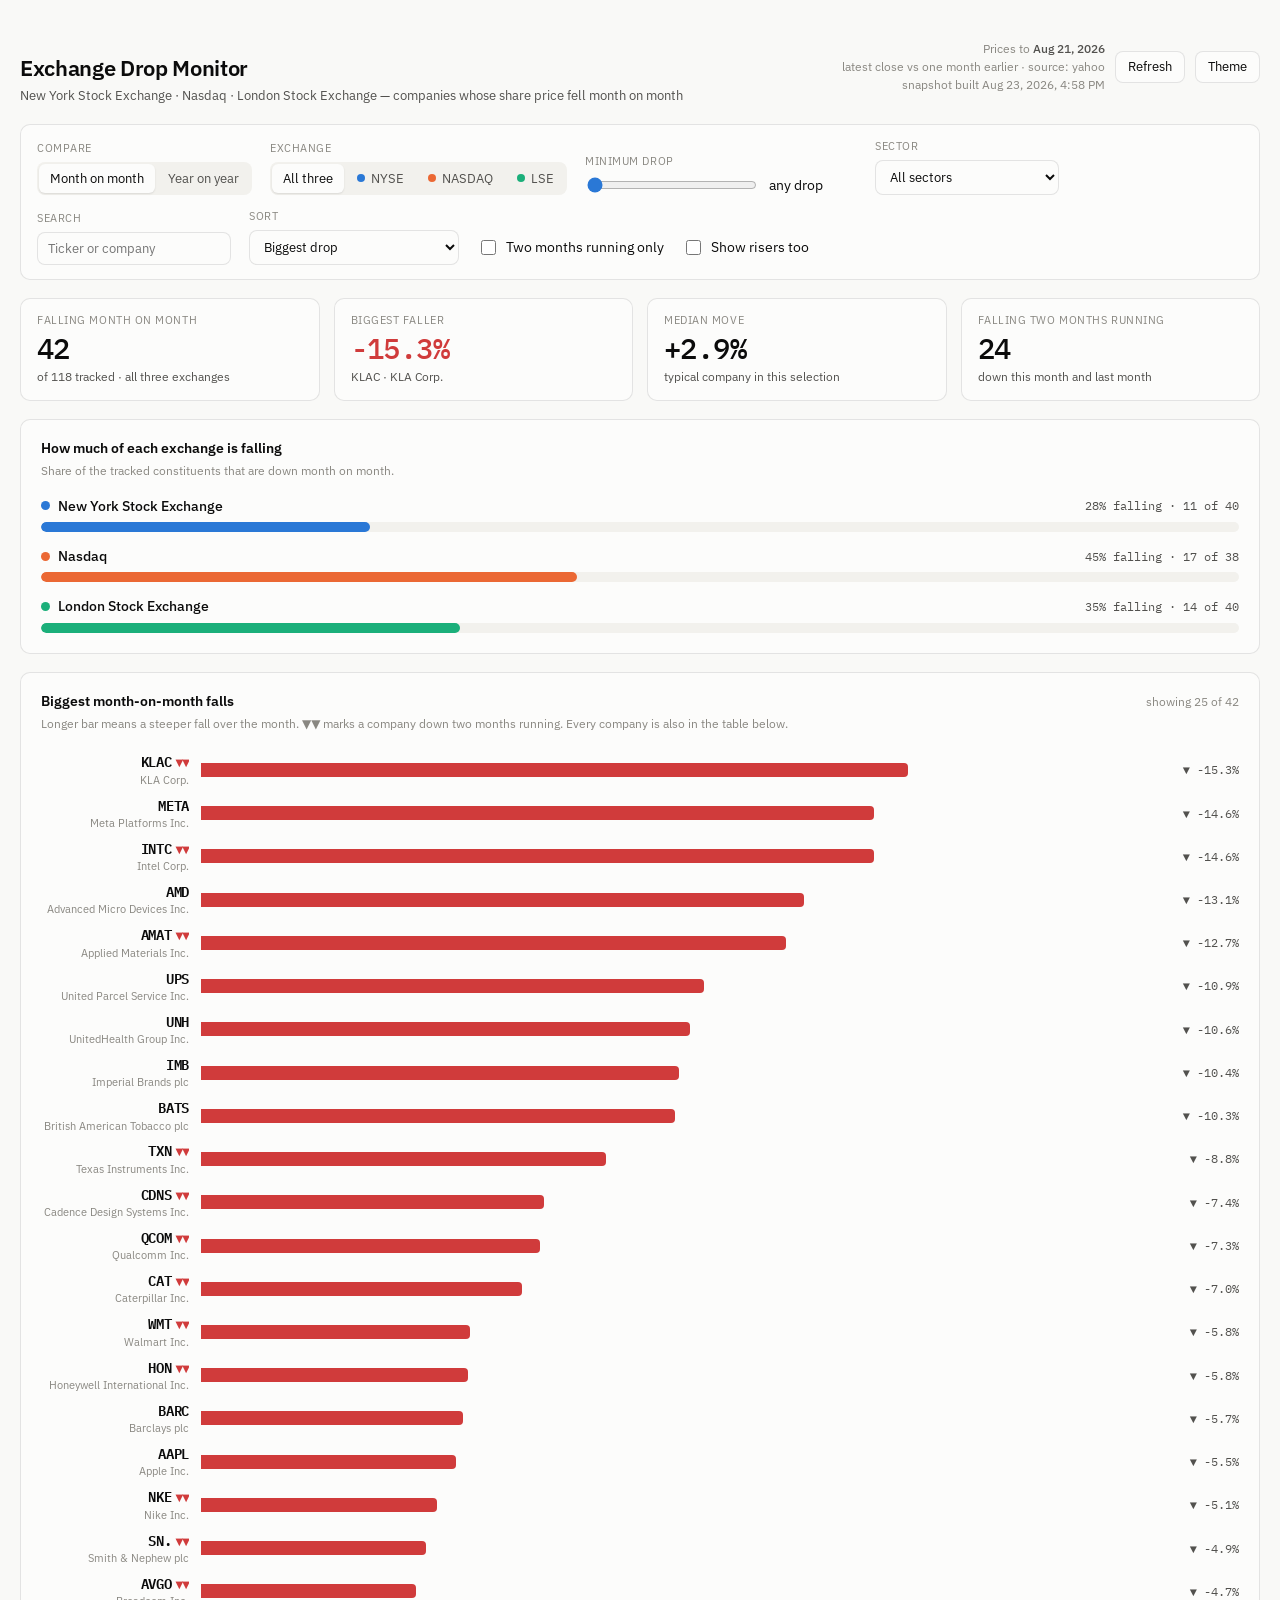
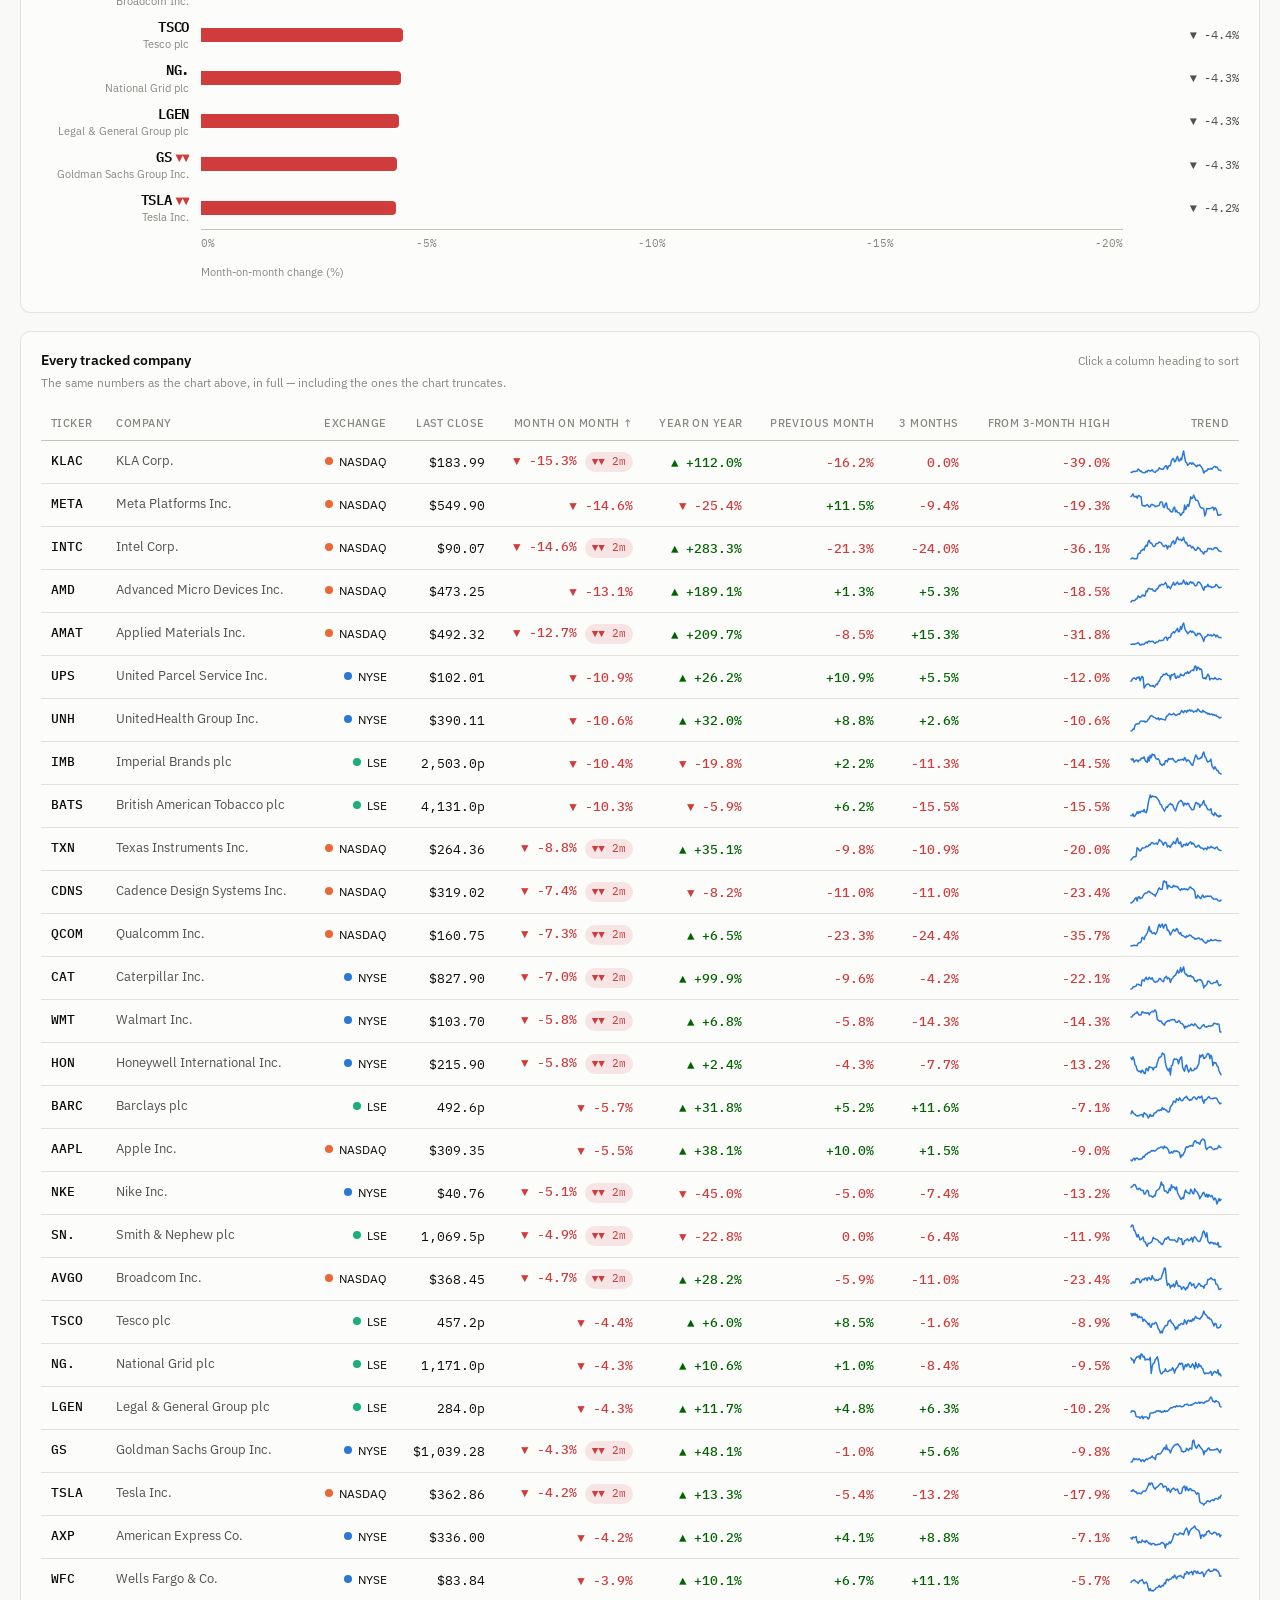
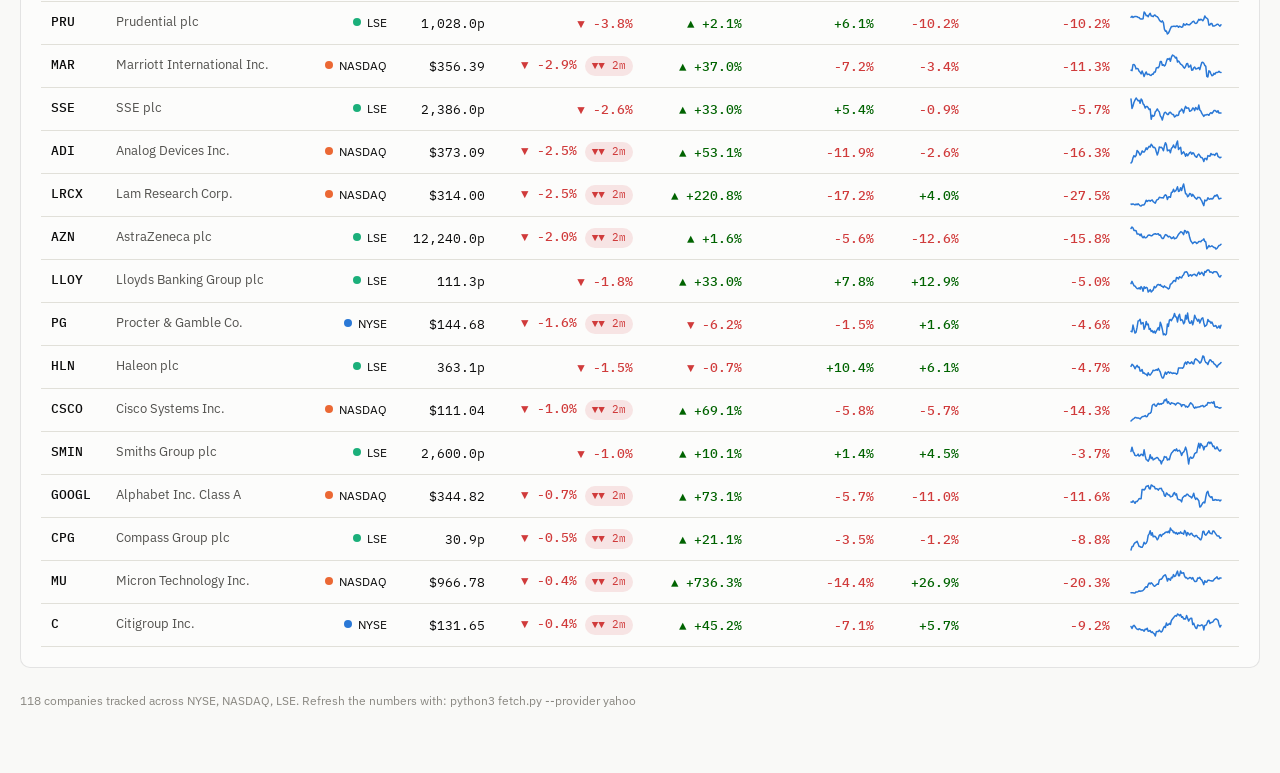
==== commit 2637c04d: "Make the page subtitle follow the selected period It read "fell month on month" even with the year-o" ====
--- a/web/index.html
+++ b/web/index.html
@@ -16,7 +16,7 @@
   <header class="topbar">
     <div class="brand">
       <h1>Exchange Drop Monitor</h1>
-      <p class="sub">New York Stock Exchange · Nasdaq · London Stock Exchange — companies whose share price fell month on month</p>
+      <p class="sub" id="subtitle">New York Stock Exchange · Nasdaq · London Stock Exchange — companies whose share price fell month on month</p>
     </div>
     <div class="topbar-right">
       <p class="meta" id="meta"></p>
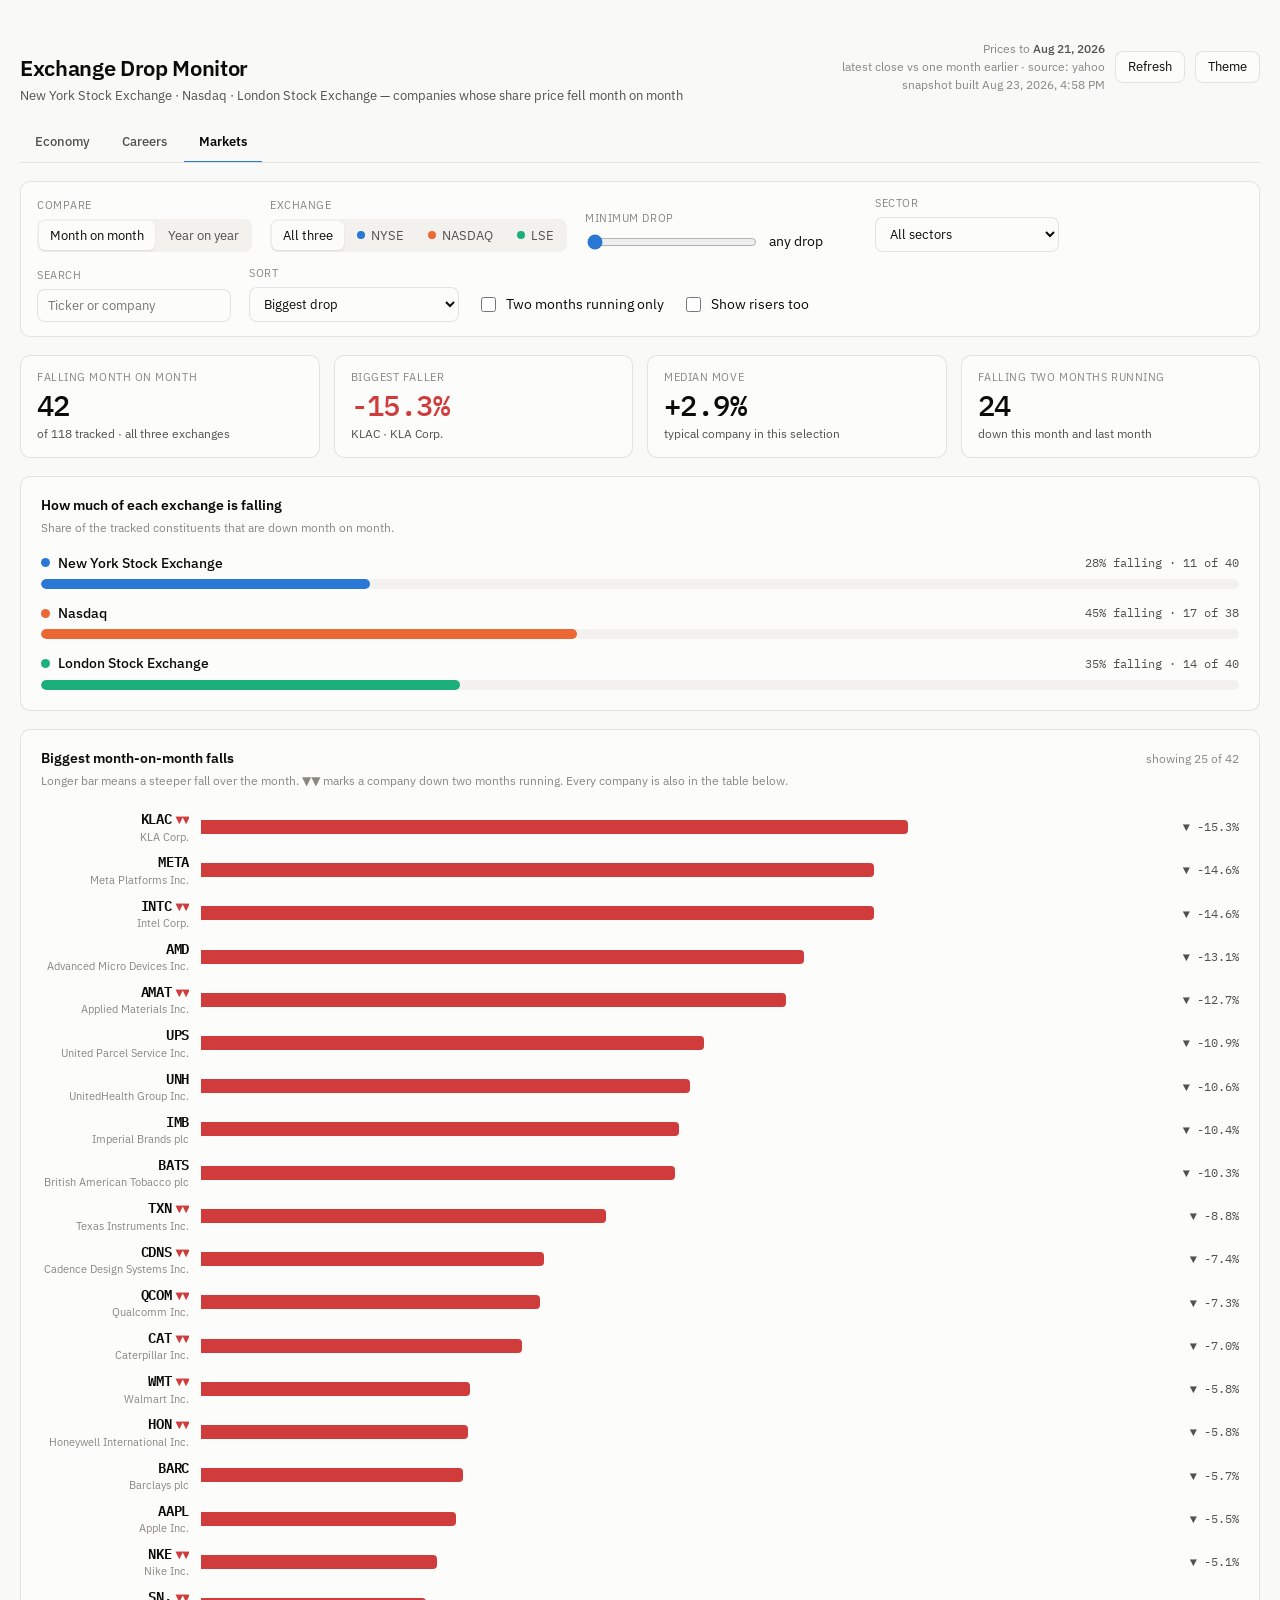
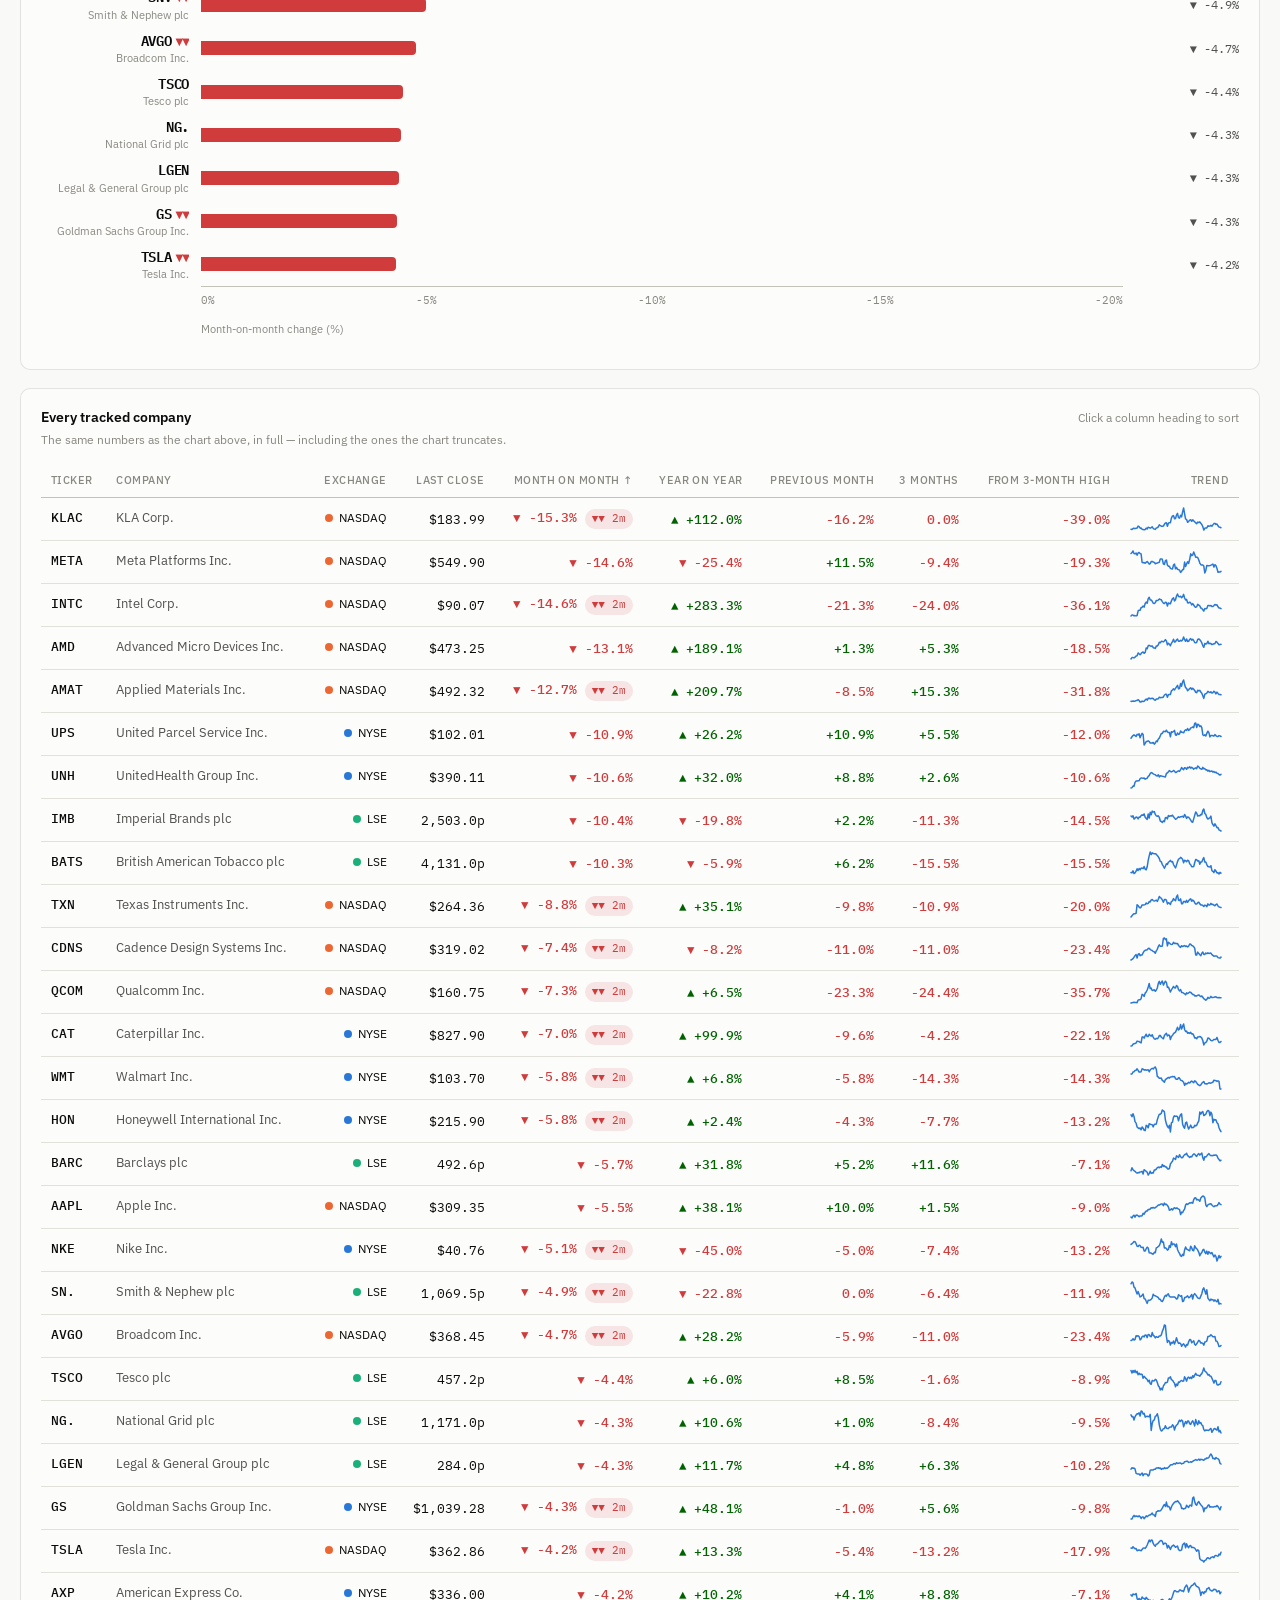
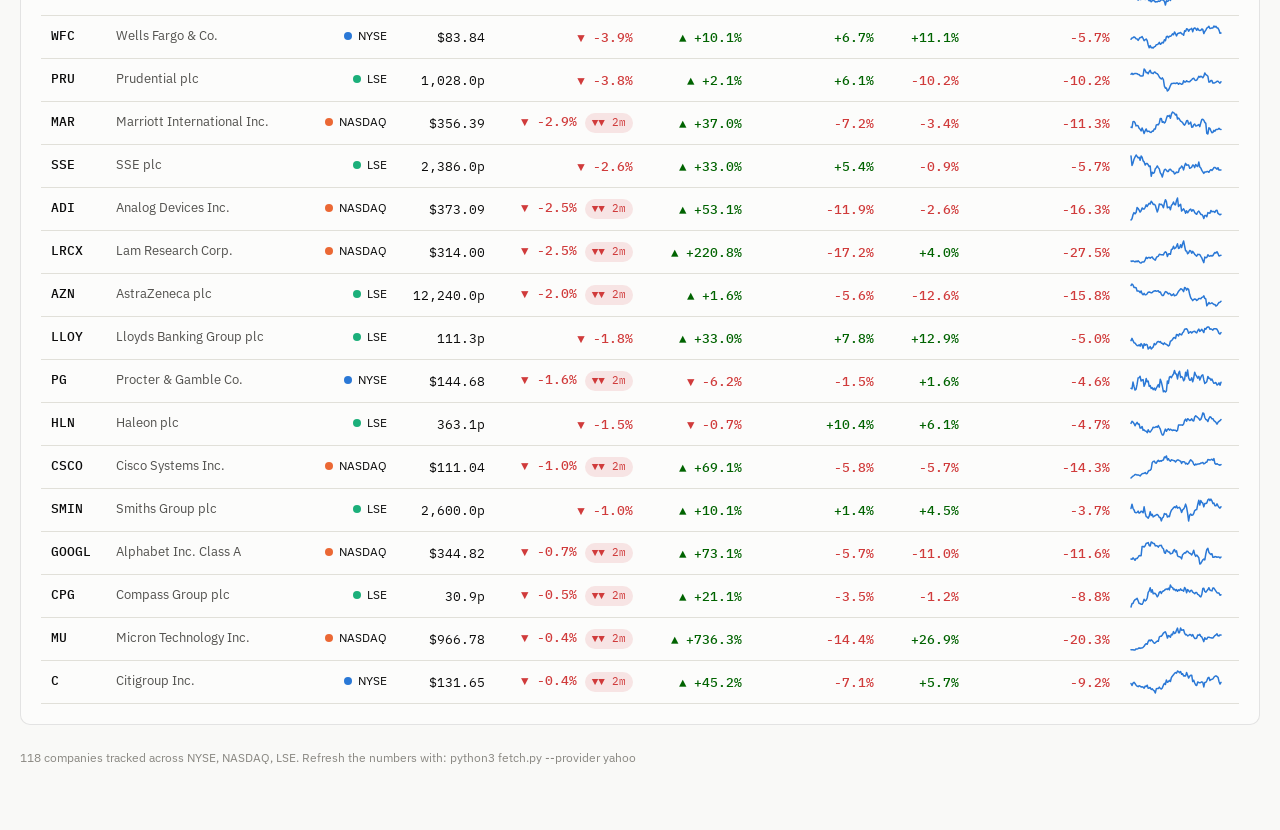
==== commit a77f30f0: "Add a careers tab and publish all three dashboards to Pages The careers tab covers what it takes to " ====
--- a/web/index.html
+++ b/web/index.html
@@ -24,6 +24,12 @@
       <button class="btn" id="theme" type="button" aria-label="Switch colour theme">Theme</button>
     </div>
   </header>
+
+  <nav class="tabs" aria-label="Dashboards">
+    <a href="econ.html" data-nav="economy">Economy</a>
+    <a href="careers.html" data-nav="careers">Careers</a>
+    <a href="index.html" data-nav="markets" aria-current="page">Markets</a>
+  </nav>
 
   <div id="banners"></div>
 
--- a/web/styles.css
+++ b/web/styles.css
@@ -409,3 +409,36 @@
   .axis-title { margin-left: 108px; }
   .kpi .value { font-size: 26px; }
 }
+
+/* ── dashboard tabs ───────────────────────────────────────────────────────
+   Shared chrome across the three dashboards. Lives here rather than in a
+   per-page stylesheet because every page carries it. */
+
+.tabs {
+  display: flex;
+  gap: 2px;
+  margin: 0 0 18px;
+  border-bottom: 1px solid var(--border);
+  overflow-x: auto;
+}
+.tabs a {
+  padding: 9px 15px;
+  font-size: 13px;
+  font-weight: 500;
+  color: var(--ink-2);
+  text-decoration: none;
+  border-bottom: 2px solid transparent;
+  margin-bottom: -1px;
+  white-space: nowrap;
+  border-radius: 6px 6px 0 0;
+}
+.tabs a:hover { color: var(--ink); background: var(--surface-sunk); }
+.tabs a[aria-current="page"] {
+  color: var(--ink);
+  font-weight: 600;
+  border-bottom-color: var(--series-1);
+}
+.tabs a:focus-visible {
+  outline: 2px solid var(--ring);
+  outline-offset: -2px;
+}
